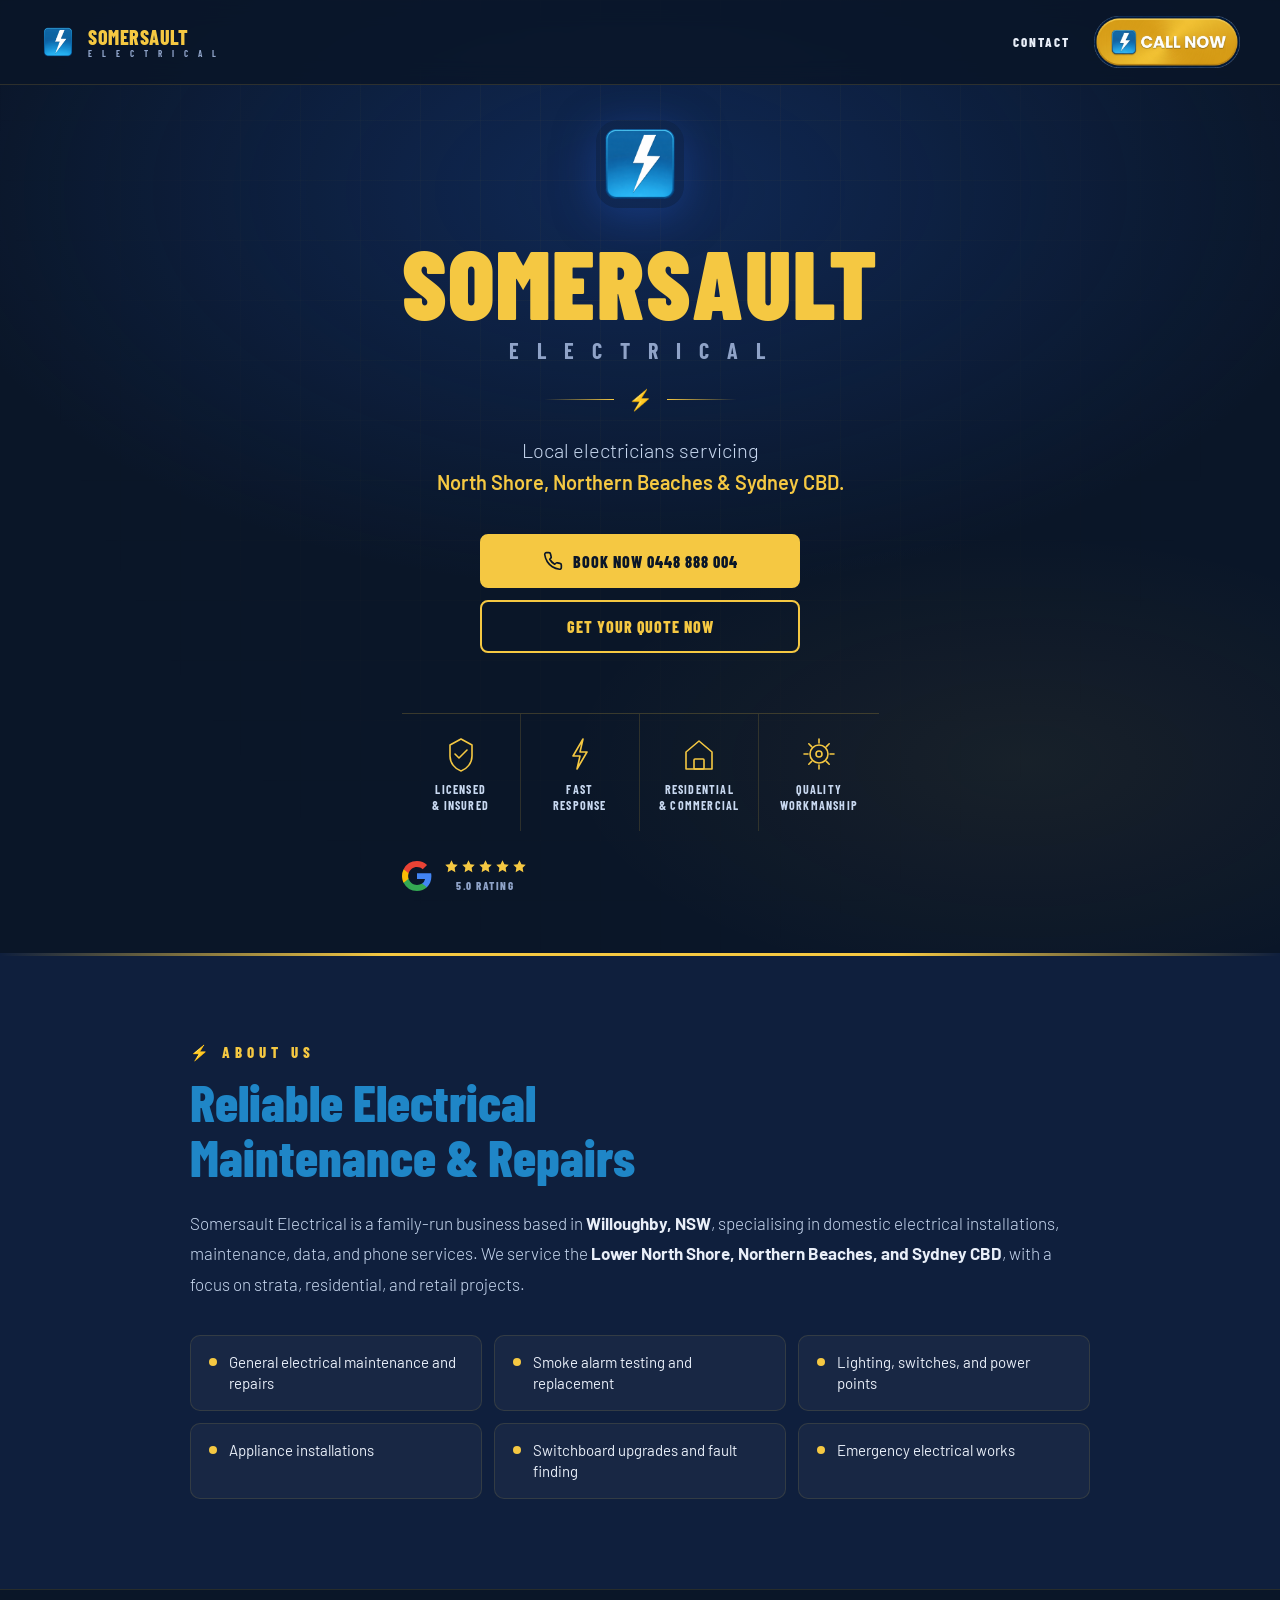
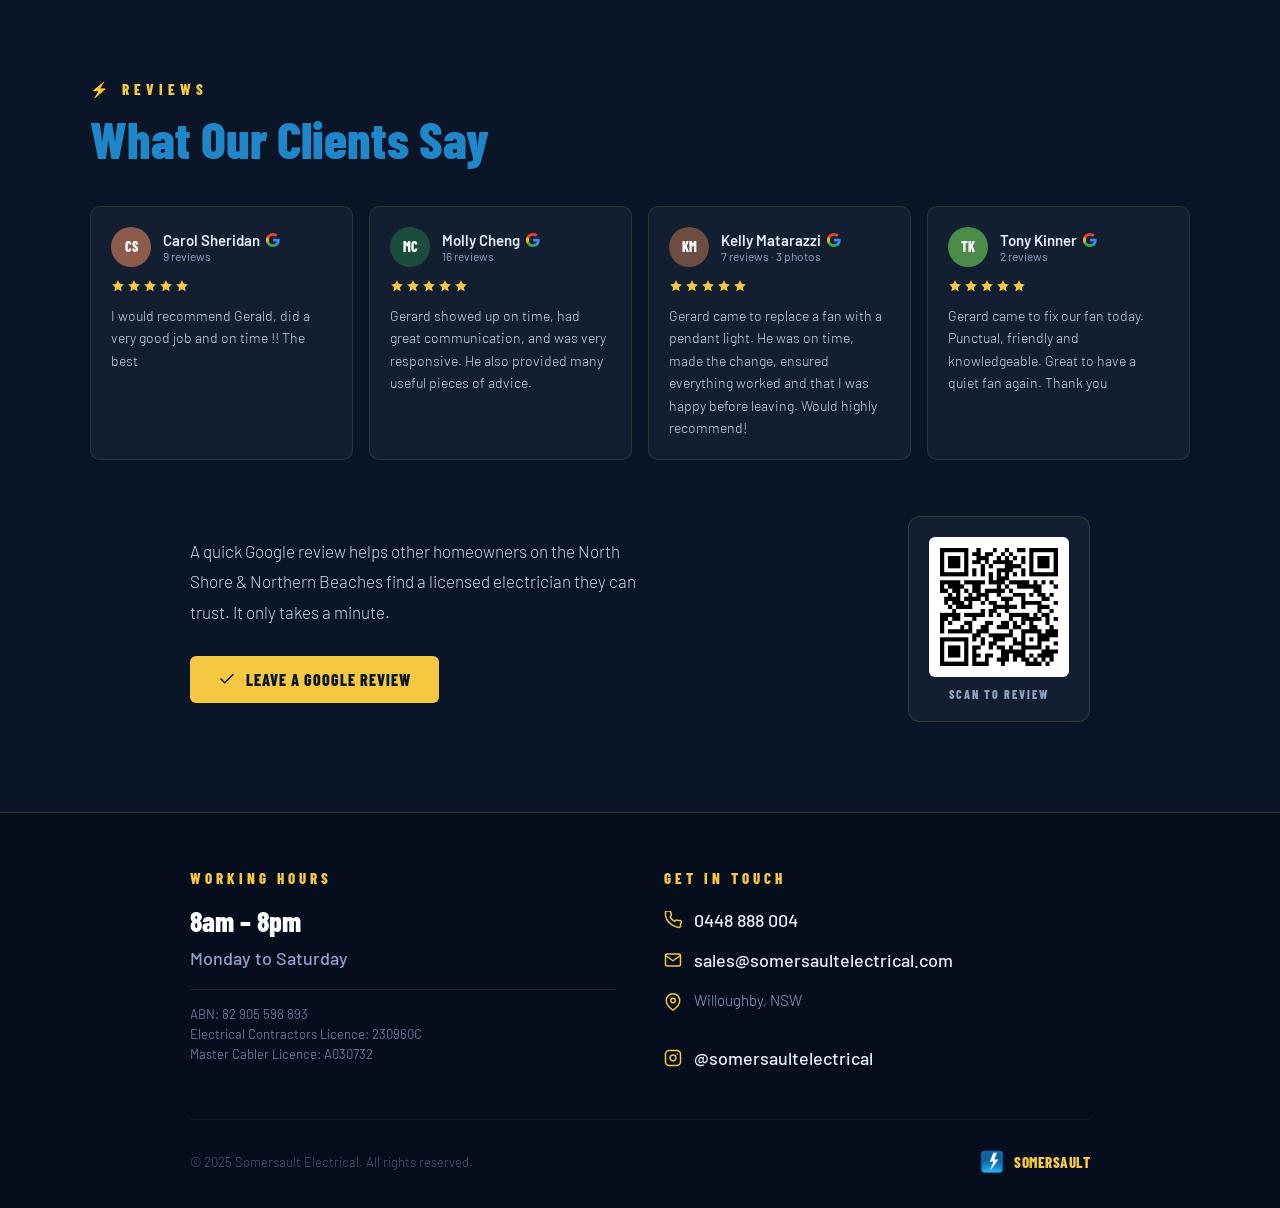
==== index.html @ a22b17aa "Add contact page, reviews section, and quote form Adds contact.html with service area map, updates t" ====
﻿<!DOCTYPE html>
<html lang="en">
<head>
<meta charset="UTF-8">
<meta name="viewport" content="width=device-width, initial-scale=1.0">
<title>Somersault Electrical &ndash; North Shore &amp; Beaches</title>
<link href="https://fonts.googleapis.com/css2?family=Barlow+Condensed:wght@700;800;900&family=Barlow:ital,wght@0,300;0,400;0,500;0,600;1,300&display=swap" rel="stylesheet">
<style>
  *, *::before, *::after { box-sizing: border-box; margin: 0; padding: 0; }

  :root {
    --navy: #0a1628;
    --navy-mid: #0f1f3d;
    --navy-light: #1a2f5e;
    --gold: #f5c842;
    --gold-dark: #d4a820;
    --white: #ffffff;
    --off-white: #e8eef8;
    --muted: #8fa3c8;
    --text: #c8d8f0;
  }

  html { scroll-behavior: smooth; }

  body {
    font-family: 'Barlow', sans-serif;
    background: var(--navy);
    color: var(--white);
    overflow-x: hidden;
  }

  /* NAV */
  nav {
    position: fixed;
    top: 0; left: 0; right: 0;
    z-index: 100;
    display: flex;
    align-items: center;
    justify-content: space-between;
    padding: 16px 40px;
    background: rgba(10, 22, 40, 0.85);
    backdrop-filter: blur(12px);
    -webkit-backdrop-filter: blur(12px);
    border-bottom: 1px solid rgba(245, 200, 66, 0.15);
    transition: padding 0.3s;
  }

  .nav-logo {
    display: flex;
    align-items: center;
    gap: 12px;
    text-decoration: none;
  }

  .nav-bolt {
    width: 36px; height: 36px;
    background: linear-gradient(145deg, #1e4aa8, #1a3d8a);
    border-radius: 9px;
    display: flex; align-items: center; justify-content: center;
    flex-shrink: 0;
  }

  .nav-bolt svg { width: 20px; height: 20px; }

  .nav-brand {
    font-family: 'Barlow Condensed', sans-serif;
    font-size: 20px;
    font-weight: 800;
    color: var(--gold);
    letter-spacing: 0.5px;
    line-height: 1;
  }

  .nav-brand span {
    display: block;
    font-size: 9px;
    font-weight: 700;
    color: var(--muted);
    letter-spacing: 4px;
    margin-top: 2px;
  }

  .nav-cta {
    display: inline-flex;
    align-items: center;
    gap: 8px;
    background: var(--gold);
    color: var(--navy);
    font-family: 'Barlow Condensed', sans-serif;
    font-size: 16px;
    font-weight: 800;
    letter-spacing: 1px;
    text-transform: uppercase;
    text-decoration: none;
    padding: 10px 24px;
    border-radius: 6px;
    transition: background 0.2s, transform 0.15s;
    white-space: nowrap;
  }

  .nav-cta:hover { background: var(--gold-dark); transform: translateY(-1px); }
  .nav-cta svg { width: 18px; height: 18px; }

  /* HERO */
  .hero {
    min-height: 100vh;
    display: flex;
    flex-direction: column;
    align-items: center;
    justify-content: center;
    text-align: center;
    padding: 120px 24px 60px;
    position: relative;
    overflow: hidden;
  }

  .hero-bg {
    position: absolute;
    inset: 0;
    background:
      radial-gradient(ellipse 80% 60% at 50% 20%, rgba(26, 74, 168, 0.35) 0%, transparent 70%),
      radial-gradient(ellipse 60% 40% at 80% 80%, rgba(245, 200, 66, 0.06) 0%, transparent 60%),
      var(--navy);
  }

  /* subtle circuit-line texture */
  .hero-bg::after {
    content: '';
    position: absolute;
    inset: 0;
    background-image:
      linear-gradient(rgba(245,200,66,0.04) 1px, transparent 1px),
      linear-gradient(90deg, rgba(245,200,66,0.04) 1px, transparent 1px);
    background-size: 60px 60px;
    mask-image: radial-gradient(ellipse at 50% 0%, black 0%, transparent 75%);
  }

  .hero-content {
    position: relative;
    z-index: 1;
    max-width: 780px;
    animation: fadeUp 0.8s ease both;
  }

  @keyframes fadeUp {
    from { opacity: 0; transform: translateY(30px); }
    to   { opacity: 1; transform: translateY(0); }
  }

  .hero-logo-icon {
    width: 88px; height: 88px;
    background: linear-gradient(145deg, #1e4aa8, #1a3d8a);
    border-radius: 22px;
    display: flex; align-items: center; justify-content: center;
    margin: 0 auto 28px;
    box-shadow: 0 8px 40px rgba(30, 74, 168, 0.5);
    animation: fadeUp 0.8s 0.1s ease both;
  }

  .hero-logo-icon svg { width: 52px; height: 52px; }

  .hero-title {
    font-family: 'Barlow Condensed', sans-serif;
    font-size: clamp(52px, 12vw, 96px);
    font-weight: 900;
    color: var(--gold);
    letter-spacing: 2px;
    line-height: 0.95;
    animation: fadeUp 0.8s 0.15s ease both;
  }

  .hero-subtitle {
    font-family: 'Barlow Condensed', sans-serif;
    font-size: clamp(14px, 3.5vw, 22px);
    font-weight: 700;
    color: var(--muted);
    letter-spacing: 7px;
    margin: 10px 0 24px;
    animation: fadeUp 0.8s 0.2s ease both;
  }

  .hero-divider {
    display: flex; align-items: center; justify-content: center; gap: 14px;
    margin-bottom: 22px;
    animation: fadeUp 0.8s 0.25s ease both;
  }

  .hero-divider-line {
    width: 70px; height: 1.5px;
    background: linear-gradient(90deg, transparent, var(--gold));
  }
  .hero-divider-line.r { background: linear-gradient(90deg, var(--gold), transparent); }
  .hero-divider-bolt { color: var(--gold); font-size: 20px; }

  .hero-tagline {
    font-size: clamp(16px, 3vw, 20px);
    font-weight: 300;
    color: var(--text);
    line-height: 1.6;
    margin-bottom: 36px;
    animation: fadeUp 0.8s 0.3s ease both;
  }

  .hero-tagline strong { color: var(--gold); font-weight: 600; }

  /* hero CTA buttons */
  .hero-buttons {
    display: flex;
    flex-direction: column;
    gap: 12px;
    width: 100%;
    max-width: 320px;
    margin: 8px auto 0;
    animation: fadeUp 0.8s 0.35s ease both;
  }

  .btn-book,
  .btn-quote {
    display: inline-flex;
    align-items: center;
    justify-content: center;
    gap: 10px;
    font-family: 'Barlow Condensed', sans-serif;
    font-size: 16px;
    font-weight: 800;
    letter-spacing: 1px;
    text-transform: uppercase;
    text-decoration: none;
    padding: 15px 24px;
    border-radius: 8px;
    border: 2px solid var(--gold);
    cursor: pointer;
    transition: background 0.2s, color 0.2s, transform 0.15s;
  }

  .btn-book { background: var(--gold); color: var(--navy); }
  .btn-book:hover { background: var(--gold-dark); transform: translateY(-1px); }
  .btn-book svg { width: 20px; height: 20px; }

  .btn-quote { background: transparent; color: var(--gold); }
  .btn-quote:hover { background: rgba(245, 200, 66, 0.1); transform: translateY(-1px); }

  /* feature strip */
  .hero-features {
    display: grid;
    grid-template-columns: repeat(4, 1fr);
    gap: 0;
    border-top: 1px solid rgba(245, 200, 66, 0.2);
    margin-top: 60px;
    width: 100%;
    max-width: 780px;
    animation: fadeUp 0.8s 0.4s ease both;
  }

  .hero-feat {
    padding: 22px 8px 18px;
    display: flex;
    flex-direction: column;
    align-items: center;
    gap: 10px;
    border-right: 1px solid rgba(245, 200, 66, 0.15);
  }

  .hero-feat:last-child { border-right: none; }

  .hero-feat svg { width: 36px; height: 36px; color: var(--gold); }

  .google-rating {
    display: flex;
    align-items: center;
    gap: 12px;
    margin-top: 28px;
    animation: fadeUp 0.8s 0.5s ease both;
  }

  .google-rating svg.g-icon { width: 30px; height: 30px; flex-shrink: 0; }

  .google-rating-stars {
    display: flex;
    gap: 2px;
  }

  .google-rating-stars svg {
    width: 15px;
    height: 15px;
    fill: var(--gold);
  }

  .google-rating-label {
    font-family: 'Barlow Condensed', sans-serif;
    font-size: 11px;
    font-weight: 800;
    letter-spacing: 1.5px;
    color: var(--muted);
    margin-top: 2px;
  }

  .hero-feat-label {
    font-family: 'Barlow Condensed', sans-serif;
    font-size: clamp(10px, 2vw, 12px);
    font-weight: 700;
    letter-spacing: 1.2px;
    text-transform: uppercase;
    color: var(--text);
    text-align: center;
    line-height: 1.3;
  }

  /* ABOUT */
  .about {
    background: var(--navy-mid);
    padding: 90px 24px;
    position: relative;
  }

  .about::before {
    content: '';
    position: absolute;
    top: 0; left: 0; right: 0;
    height: 3px;
    background: linear-gradient(90deg, transparent 0%, var(--gold) 30%, var(--gold) 70%, transparent 100%);
  }

  .section-inner {
    max-width: 900px;
    margin: 0 auto;
  }

  .section-label {
    font-family: 'Barlow Condensed', sans-serif;
    font-size: 15px;
    font-weight: 800;
    letter-spacing: 5px;
    text-transform: uppercase;
    color: var(--gold);
    margin-bottom: 12px;
  }

  .section-title {
    font-family: 'Barlow Condensed', sans-serif;
    font-size: clamp(32px, 6vw, 52px);
    font-weight: 800;
    color: var(--white);
    line-height: 1.05;
    margin-bottom: 24px;
  }

  .about-body {
    font-size: 17px;
    font-weight: 300;
    color: var(--text);
    line-height: 1.8;
    margin-bottom: 36px;
  }

  .services-grid {
    display: grid;
    grid-template-columns: repeat(auto-fit, minmax(240px, 1fr));
    gap: 12px;
  }

  .service-item {
    display: flex;
    align-items: flex-start;
    gap: 12px;
    background: rgba(255,255,255,0.04);
    border: 1px solid rgba(245, 200, 66, 0.12);
    border-radius: 10px;
    padding: 16px 18px;
    transition: border-color 0.2s, background 0.2s;
  }

  .service-item:hover {
    border-color: rgba(245, 200, 66, 0.35);
    background: rgba(245, 200, 66, 0.05);
  }

  .service-dot {
    width: 8px; height: 8px;
    background: var(--gold);
    border-radius: 50%;
    margin-top: 6px;
    flex-shrink: 0;
  }

  .service-text {
    font-size: 15px;
    font-weight: 400;
    color: var(--off-white);
    line-height: 1.4;
  }

  /* REVIEWS */
  .reviews {
    background: var(--navy);
    padding: 90px 24px;
    position: relative;
    border-top: 1px solid rgba(245, 200, 66, 0.12);
  }

  .reviews-head {
    max-width: 1100px;
    margin: 0 auto 40px;
  }

  .review-cards-grid {
    max-width: 1100px;
    margin: 0 auto 56px;
    display: grid;
    grid-template-columns: repeat(auto-fit, minmax(250px, 1fr));
    gap: 16px;
  }

  .review-card {
    background: rgba(255,255,255,0.04);
    border: 1px solid rgba(245, 200, 66, 0.12);
    border-radius: 10px;
    padding: 20px;
    display: flex;
    flex-direction: column;
    gap: 12px;
  }

  .review-card-head {
    display: flex;
    align-items: center;
    gap: 12px;
  }

  .review-avatar {
    width: 40px;
    height: 40px;
    border-radius: 50%;
    background: var(--navy-light);
    color: var(--gold);
    font-family: 'Barlow Condensed', sans-serif;
    font-weight: 800;
    font-size: 14px;
    display: flex;
    align-items: center;
    justify-content: center;
    flex-shrink: 0;
  }

  .review-name-row {
    display: flex;
    align-items: center;
    gap: 6px;
  }

  .review-name {
    font-size: 15px;
    font-weight: 600;
    color: var(--off-white);
  }

  .review-sub {
    font-size: 12px;
    color: var(--muted);
  }

  .review-stars-row {
    display: flex;
    align-items: center;
    gap: 8px;
  }

  .review-stars-row .review-stars-icons {
    display: flex;
    gap: 2px;
  }

  .review-stars-row svg {
    width: 14px;
    height: 14px;
    fill: var(--gold);
  }

  .review-text {
    font-size: 14px;
    font-weight: 300;
    color: var(--text);
    line-height: 1.6;
  }

  .reviews-inner {
    max-width: 900px;
    margin: 0 auto;
    display: grid;
    grid-template-columns: 1fr auto;
    align-items: center;
    gap: 56px;
  }

  .reviews-body {
    font-size: 17px;
    font-weight: 300;
    color: var(--text);
    line-height: 1.8;
    max-width: 460px;
    margin-bottom: 28px;
  }

  .reviews-cta {
    display: inline-flex;
    align-items: center;
    gap: 10px;
    background: var(--gold);
    color: var(--navy);
    font-family: 'Barlow Condensed', sans-serif;
    font-size: 16px;
    font-weight: 800;
    letter-spacing: 1px;
    text-transform: uppercase;
    text-decoration: none;
    padding: 14px 28px;
    border-radius: 6px;
    transition: background 0.2s, transform 0.15s;
  }

  .reviews-cta:hover { background: var(--gold-dark); transform: translateY(-1px); }
  .reviews-cta svg { width: 18px; height: 18px; }

  .reviews-qr-card {
    display: grid;
    justify-items: center;
    gap: 10px;
    background: rgba(255,255,255,0.04);
    border: 1px solid rgba(245, 200, 66, 0.16);
    border-radius: 12px;
    padding: 20px;
  }

  .reviews-qr-card img {
    width: 140px;
    height: 140px;
    border-radius: 6px;
    background: #fff;
    padding: 8px;
  }

  .reviews-qr-label {
    font-family: 'Barlow Condensed', sans-serif;
    font-size: 12px;
    font-weight: 800;
    letter-spacing: 2px;
    text-transform: uppercase;
    color: var(--muted);
    text-align: center;
  }

  @media (max-width: 640px) {
    .reviews { padding: 64px 20px; }
    .reviews-inner { grid-template-columns: 1fr; justify-items: center; text-align: center; }
    .reviews-body { max-width: 420px; }
  }

  /* FOOTER */
  footer {
    background: #060e1e;
    border-top: 1px solid rgba(245, 200, 66, 0.2);
    padding: 56px 24px 32px;
  }

  .footer-inner {
    max-width: 900px;
    margin: 0 auto;
    display: grid;
    grid-template-columns: 1fr 1fr;
    gap: 48px;
    margin-bottom: 48px;
  }

  .footer-col-title {
    font-family: 'Barlow Condensed', sans-serif;
    font-size: 15px;
    font-weight: 800;
    letter-spacing: 4px;
    text-transform: uppercase;
    color: var(--gold);
    margin-bottom: 20px;
  }

  .hours-row {
    display: flex;
    flex-direction: column;
    gap: 6px;
  }

  .hours-time {
    font-family: 'Barlow Condensed', sans-serif;
    font-size: 28px;
    font-weight: 800;
    color: var(--white);
    line-height: 1;
  }

  .hours-days {
    font-size: 18px;
    font-weight: 500;
    color: var(--muted);
    margin-top: 6px;
  }

  .footer-licence {
    display: flex;
    flex-direction: column;
    gap: 4px;
    margin-top: 20px;
    padding-top: 16px;
    border-top: 1px solid rgba(245, 200, 66, 0.12);
  }

  .footer-licence span {
    font-size: 13px;
    font-weight: 400;
    color: rgba(143, 163, 200, 0.7);
  }

  .hours-note {
    font-size: 13px;
    font-weight: 400;
    color: rgba(143, 163, 200, 0.6);
    margin-top: 8px;
    font-style: italic;
  }

  .contact-links {
    display: flex;
    flex-direction: column;
    gap: 14px;
  }

  .contact-link {
    display: flex;
    align-items: center;
    gap: 12px;
    text-decoration: none;
    color: var(--off-white);
    font-size: 18px;
    font-weight: 500;
    transition: color 0.2s;
    padding: 2px 0;
  }

  .contact-link:hover { color: var(--gold); }

  .contact-link svg {
    width: 18px; height: 18px;
    color: var(--gold);
    flex-shrink: 0;
  }

  .contact-addr {
    display: flex;
    align-items: flex-start;
    gap: 12px;
    color: var(--muted);
    font-size: 15px;
    font-weight: 300;
    margin-top: 4px;
  }

  .contact-addr svg {
    width: 18px; height: 18px;
    color: var(--gold);
    flex-shrink: 0;
    margin-top: 2px;
  }

  .social-row {
    display: flex;
    gap: 10px;
    margin-top: 20px;
  }

  .social-pill {
    display: inline-flex;
    align-items: center;
    gap: 6px;
    font-size: 12px;
    font-weight: 500;
    color: var(--muted);
    border: 1px solid rgba(143, 163, 200, 0.2);
    border-radius: 20px;
    padding: 6px 14px;
    font-style: italic;
  }

  .footer-bottom {
    max-width: 900px;
    margin: 0 auto;
    padding-top: 28px;
    border-top: 1px solid rgba(255,255,255,0.06);
    display: flex;
    align-items: center;
    justify-content: space-between;
    flex-wrap: wrap;
    gap: 12px;
  }

  .footer-copy {
    font-size: 13px;
    font-weight: 300;
    color: rgba(143, 163, 200, 0.5);
  }

  .footer-logo-small {
    display: flex;
    align-items: center;
    gap: 8px;
    text-decoration: none;
  }

  .footer-logo-small .bolt-sm {
    width: 28px; height: 28px;
    background: linear-gradient(145deg, #1e4aa8, #1a3d8a);
    border-radius: 7px;
    display: flex; align-items: center; justify-content: center;
  }

  .footer-logo-small .bolt-sm svg { width: 16px; height: 16px; }

  .footer-logo-small span {
    font-family: 'Barlow Condensed', sans-serif;
    font-size: 15px;
    font-weight: 800;
    color: var(--gold);
    letter-spacing: 0.5px;
  }

  /* RESPONSIVE */
  @media (max-width: 640px) {
    nav { padding: 14px 20px; }
    .nav-cta { display: none; }
    .hero { padding: 100px 20px 48px; }

    .hero-features {
      grid-template-columns: repeat(2, 1fr);
    }

    .hero-feat:nth-child(2) { border-right: none; }
    .hero-feat:nth-child(3) { border-top: 1px solid rgba(245, 200, 66, 0.15); border-right: 1px solid rgba(245, 200, 66, 0.15); }
    .hero-feat:nth-child(4) { border-top: 1px solid rgba(245, 200, 66, 0.15); }

    .about { padding: 64px 20px; }
    .services-grid { grid-template-columns: 1fr; }

    .footer-inner {
      grid-template-columns: 1fr;
      gap: 36px;
    }

    .footer-bottom {
      flex-direction: column;
      align-items: flex-start;
    }
  }

  .home-nav-links {
    display: flex;
    align-items: center;
    gap: 30px;
    margin-left: auto;
    margin-right: 24px;
  }

  .home-nav-links a {
    font-family: 'Barlow Condensed', sans-serif;
    font-size: 13px;
    font-weight: 800;
    letter-spacing: 2px;
    text-transform: uppercase;
    color: var(--off-white);
    text-decoration: none;
    transition: color 0.2s;
  }

  .home-nav-links a:hover { color: var(--gold); }

  @media (max-width: 640px) {
    .home-nav-links { display: none; }
  }

  /* QUOTE MODAL */
  .modal-overlay {
    display: none;
    position: fixed;
    inset: 0;
    background: rgba(6, 14, 30, 0.82);
    z-index: 200;
    align-items: center;
    justify-content: center;
    padding: 24px;
  }

  .modal-overlay.open { display: flex; }

  .modal-card {
    position: relative;
    width: 100%;
    max-width: 460px;
    max-height: 90vh;
    overflow-y: auto;
    background: var(--navy-mid);
    border: 1px solid rgba(245, 200, 66, 0.2);
    border-radius: 12px;
    padding: 36px 32px;
  }

  .modal-close {
    position: absolute;
    top: 14px;
    right: 14px;
    width: 32px;
    height: 32px;
    display: flex;
    align-items: center;
    justify-content: center;
    background: none;
    border: 0;
    color: var(--muted);
    cursor: pointer;
    transition: color 0.2s;
  }

  .modal-close:hover { color: var(--gold); }
  .modal-close svg { width: 20px; height: 20px; }

  .modal-title {
    font-family: 'Barlow Condensed', sans-serif;
    font-size: clamp(26px, 4vw, 32px);
    font-weight: 900;
    color: var(--white);
    line-height: 1.1;
    margin-bottom: 8px;
    padding-right: 24px;
  }

  .modal-subtitle {
    font-size: 14px;
    font-weight: 300;
    color: var(--text);
    margin-bottom: 24px;
  }

  .modal-form { display: grid; gap: 14px; }

  .modal-form-row {
    display: grid;
    grid-template-columns: 1fr 1fr;
    gap: 14px;
  }

  .modal-form label {
    position: absolute; width: 1px; height: 1px; overflow: hidden; clip: rect(0 0 0 0);
  }

  .modal-form input,
  .modal-form textarea {
    width: 100%;
    border: 1px solid rgba(143, 163, 200, 0.22);
    background: rgba(255,255,255,0.035);
    color: var(--white);
    font-family: 'Barlow', sans-serif;
    font-size: 15px;
    padding: 14px 16px;
    border-radius: 4px;
    outline: none;
    transition: border-color 0.2s, background 0.2s;
  }

  .modal-form textarea { min-height: 100px; resize: vertical; }

  .modal-form input::placeholder,
  .modal-form textarea::placeholder { color: rgba(200,216,240,0.5); }

  .modal-form input:focus,
  .modal-form textarea:focus {
    border-color: rgba(245, 200, 66, 0.6);
    background: rgba(255,255,255,0.055);
  }

  .modal-submit {
    display: inline-flex;
    align-items: center;
    justify-content: center;
    gap: 8px;
    background: var(--gold);
    color: var(--navy);
    font-family: 'Barlow Condensed', sans-serif;
    font-size: 16px;
    font-weight: 800;
    letter-spacing: 1px;
    text-transform: uppercase;
    border: 0;
    border-radius: 6px;
    padding: 15px;
    cursor: pointer;
    transition: background 0.2s, transform 0.15s;
    margin-top: 4px;
  }

  .modal-submit:hover { background: var(--gold-dark); transform: translateY(-1px); }

  @media (max-width: 480px) {
    .modal-form-row { grid-template-columns: 1fr; }
    .modal-card { padding: 30px 22px; }
  }
</style>
</head>
<body>

<!-- NAV -->
<nav>
  <a href="index.html" class="nav-logo">
    <img src="[data-uri]" alt="Somersault Electrical Logo" style="width:36px;height:36px;border-radius:9px;object-fit:cover;" />
    <div class="nav-brand">
      SOMERSAULT
      <span>E L E C T R I C A L</span>
    </div>
  </a>
  <div class="home-nav-links"><a href="contact.html">Contact</a></div>
  <a href="tel:+610448888004" style="display:inline-block;line-height:0;"><img src="[data-uri]" alt="Call Now" style="height:52px;width:auto;display:block;" /></a>
</nav>

<!-- HERO -->
<section class="hero" id="home">
  <div class="hero-bg"></div>
  <div class="hero-content">
    <img src="[data-uri]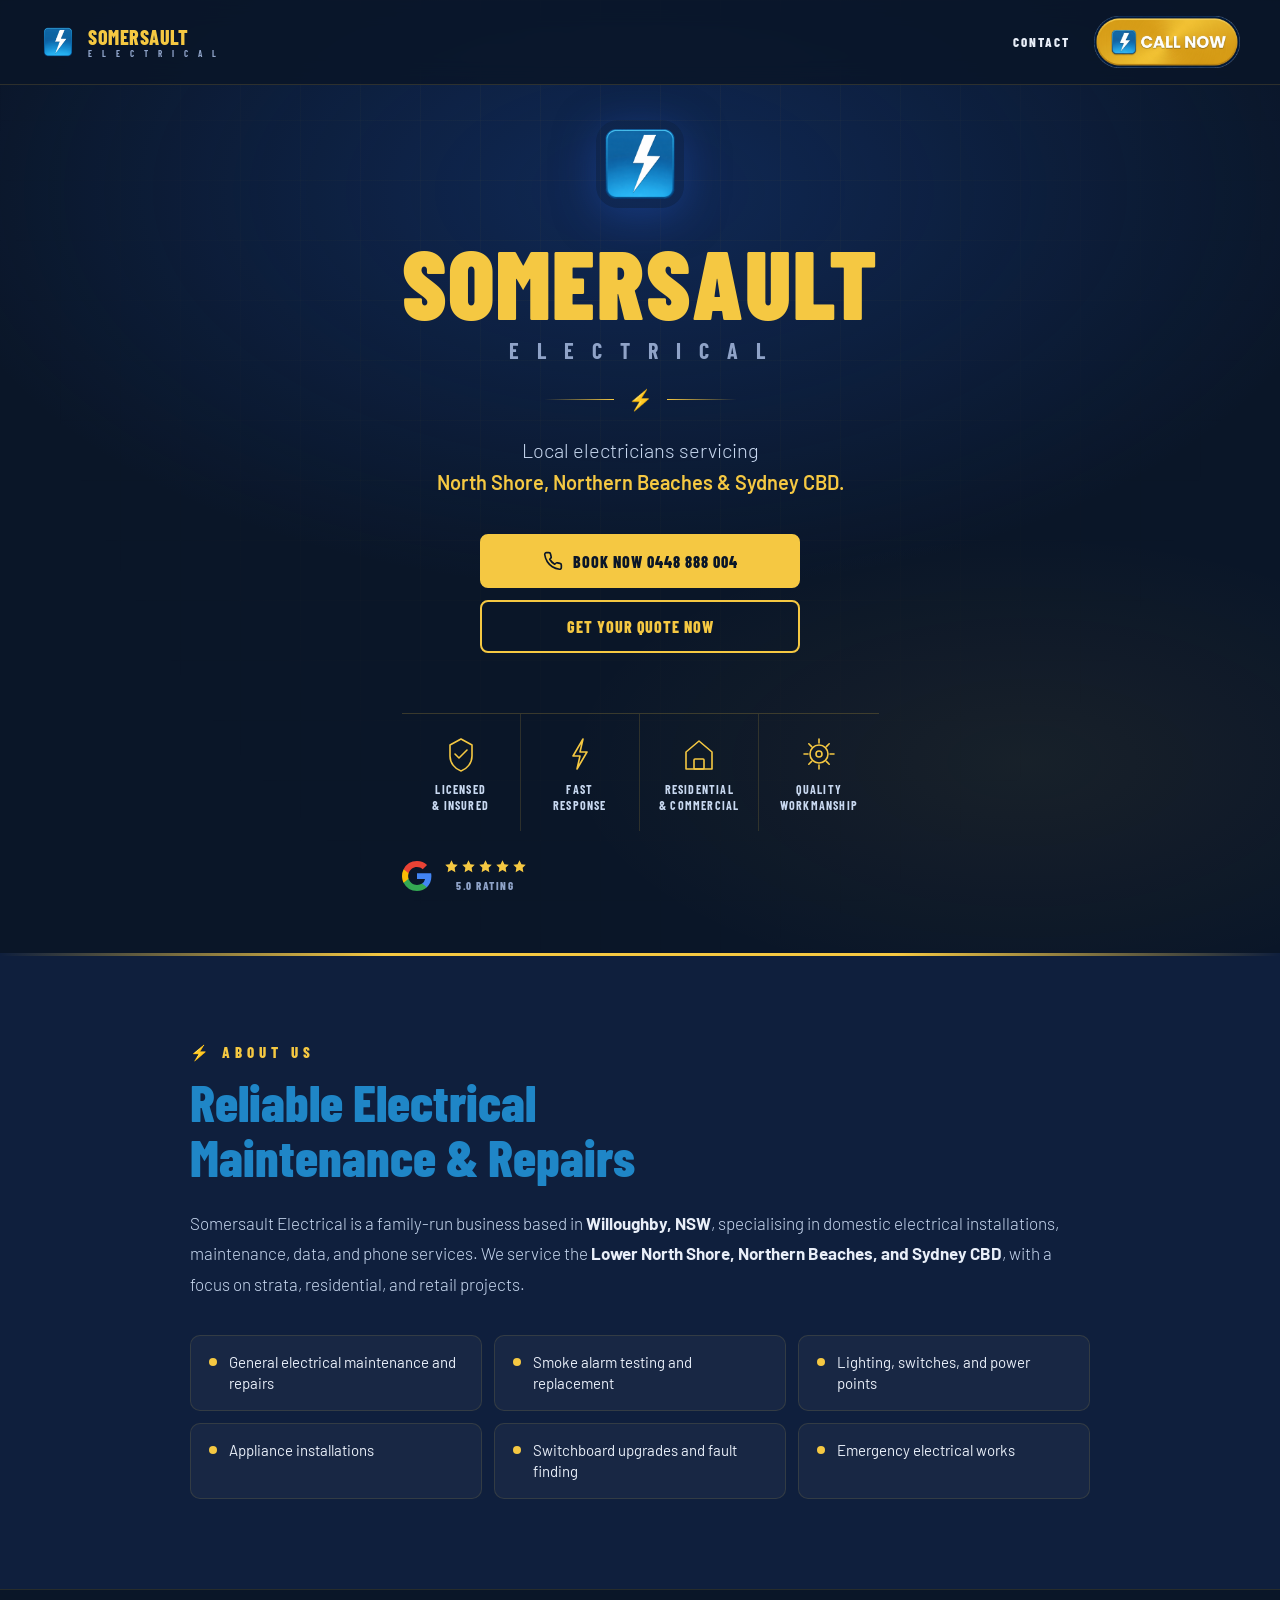
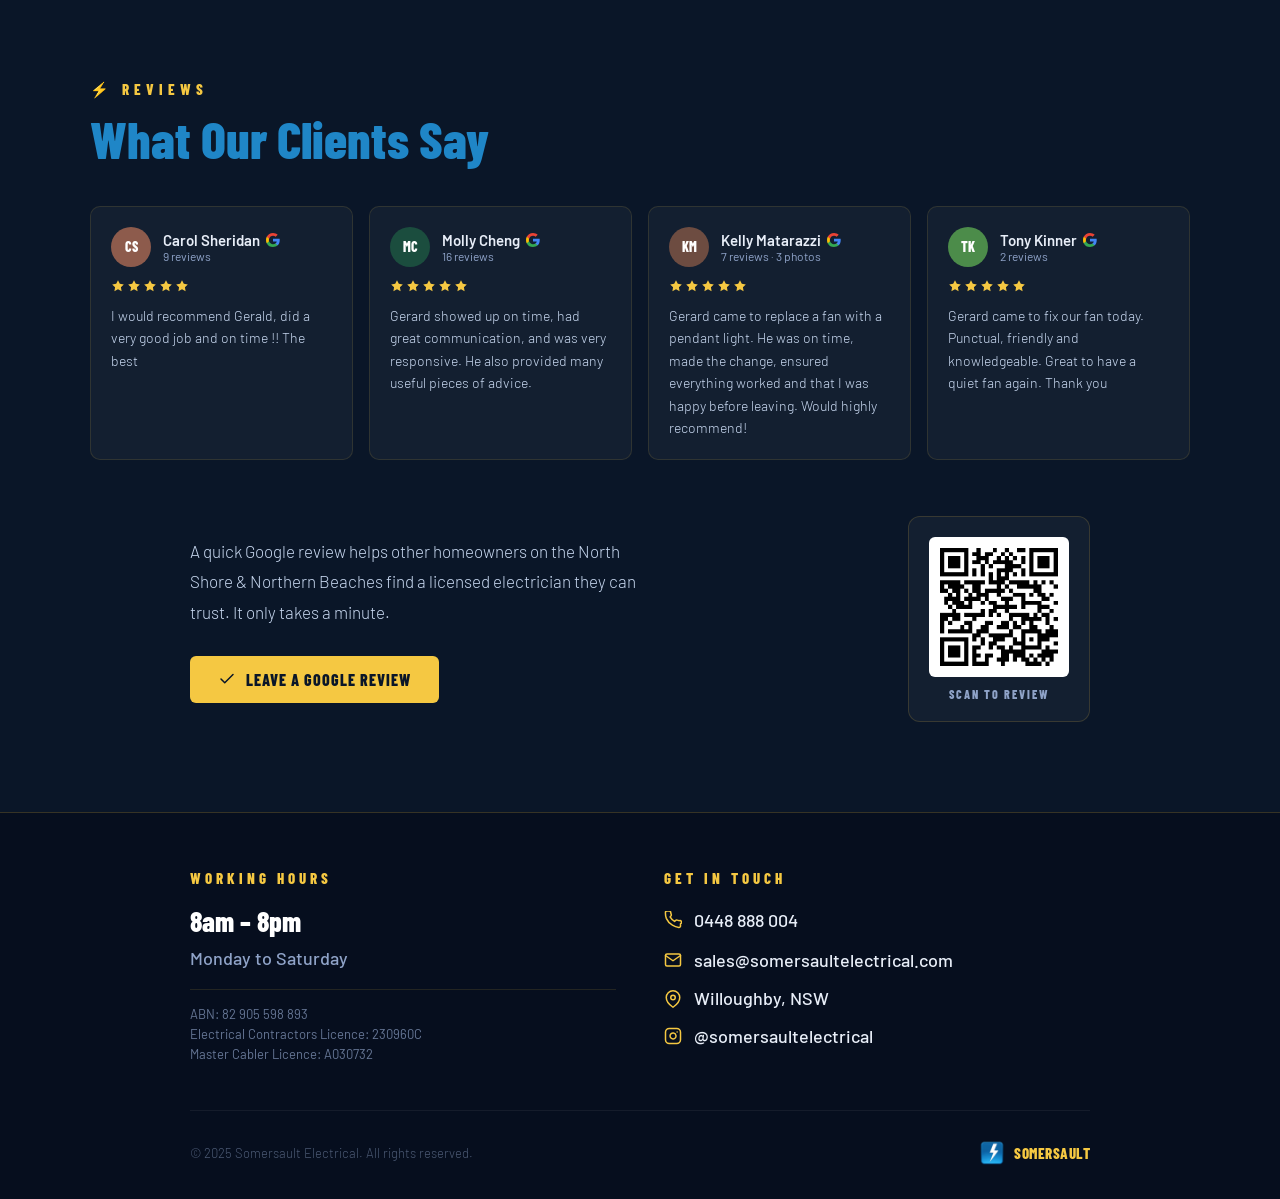
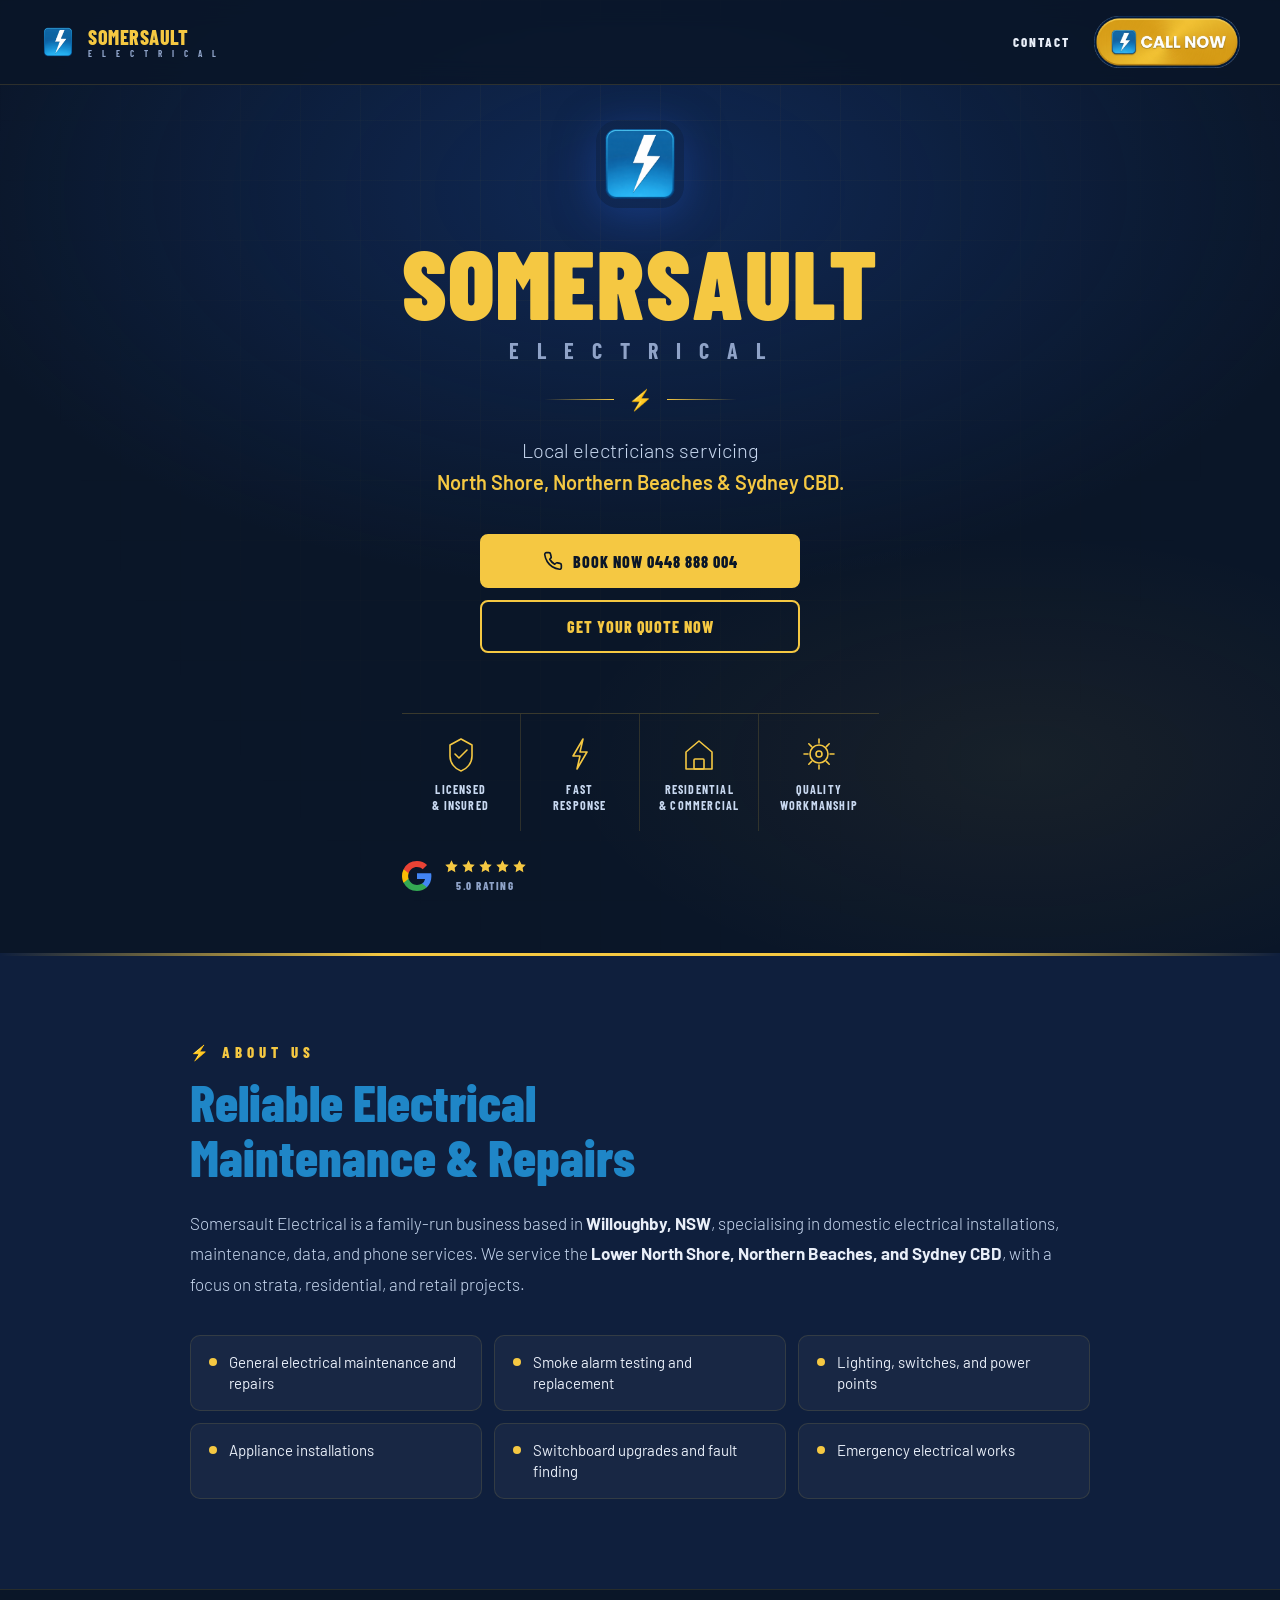
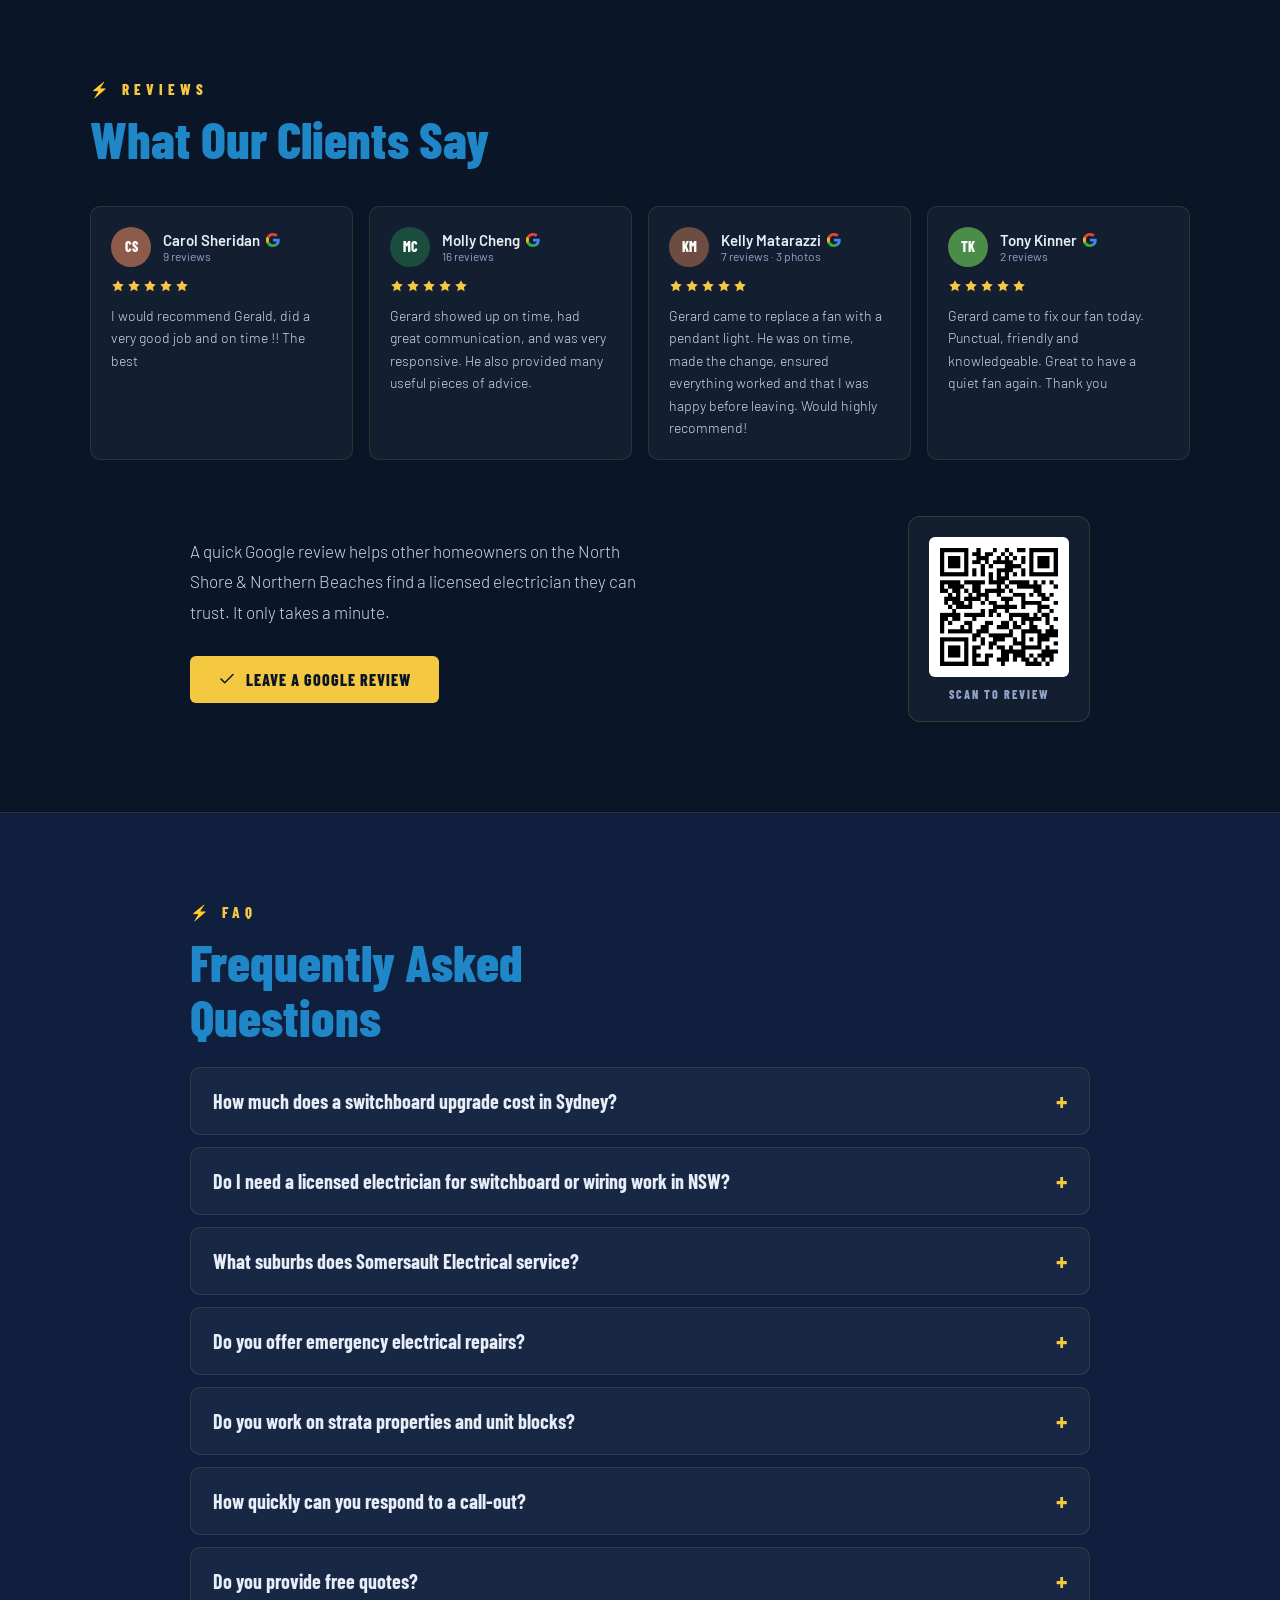
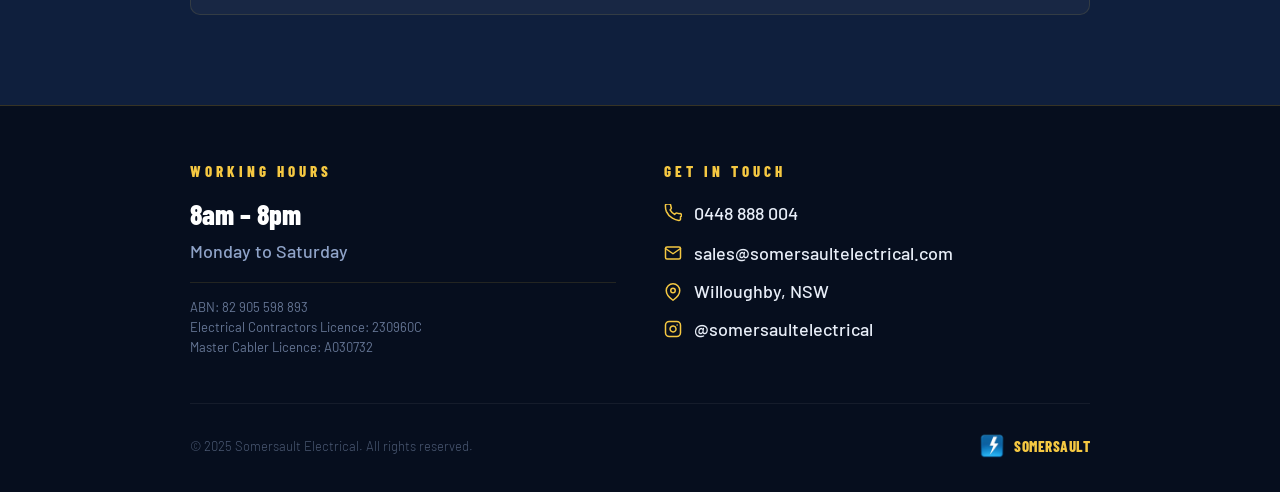
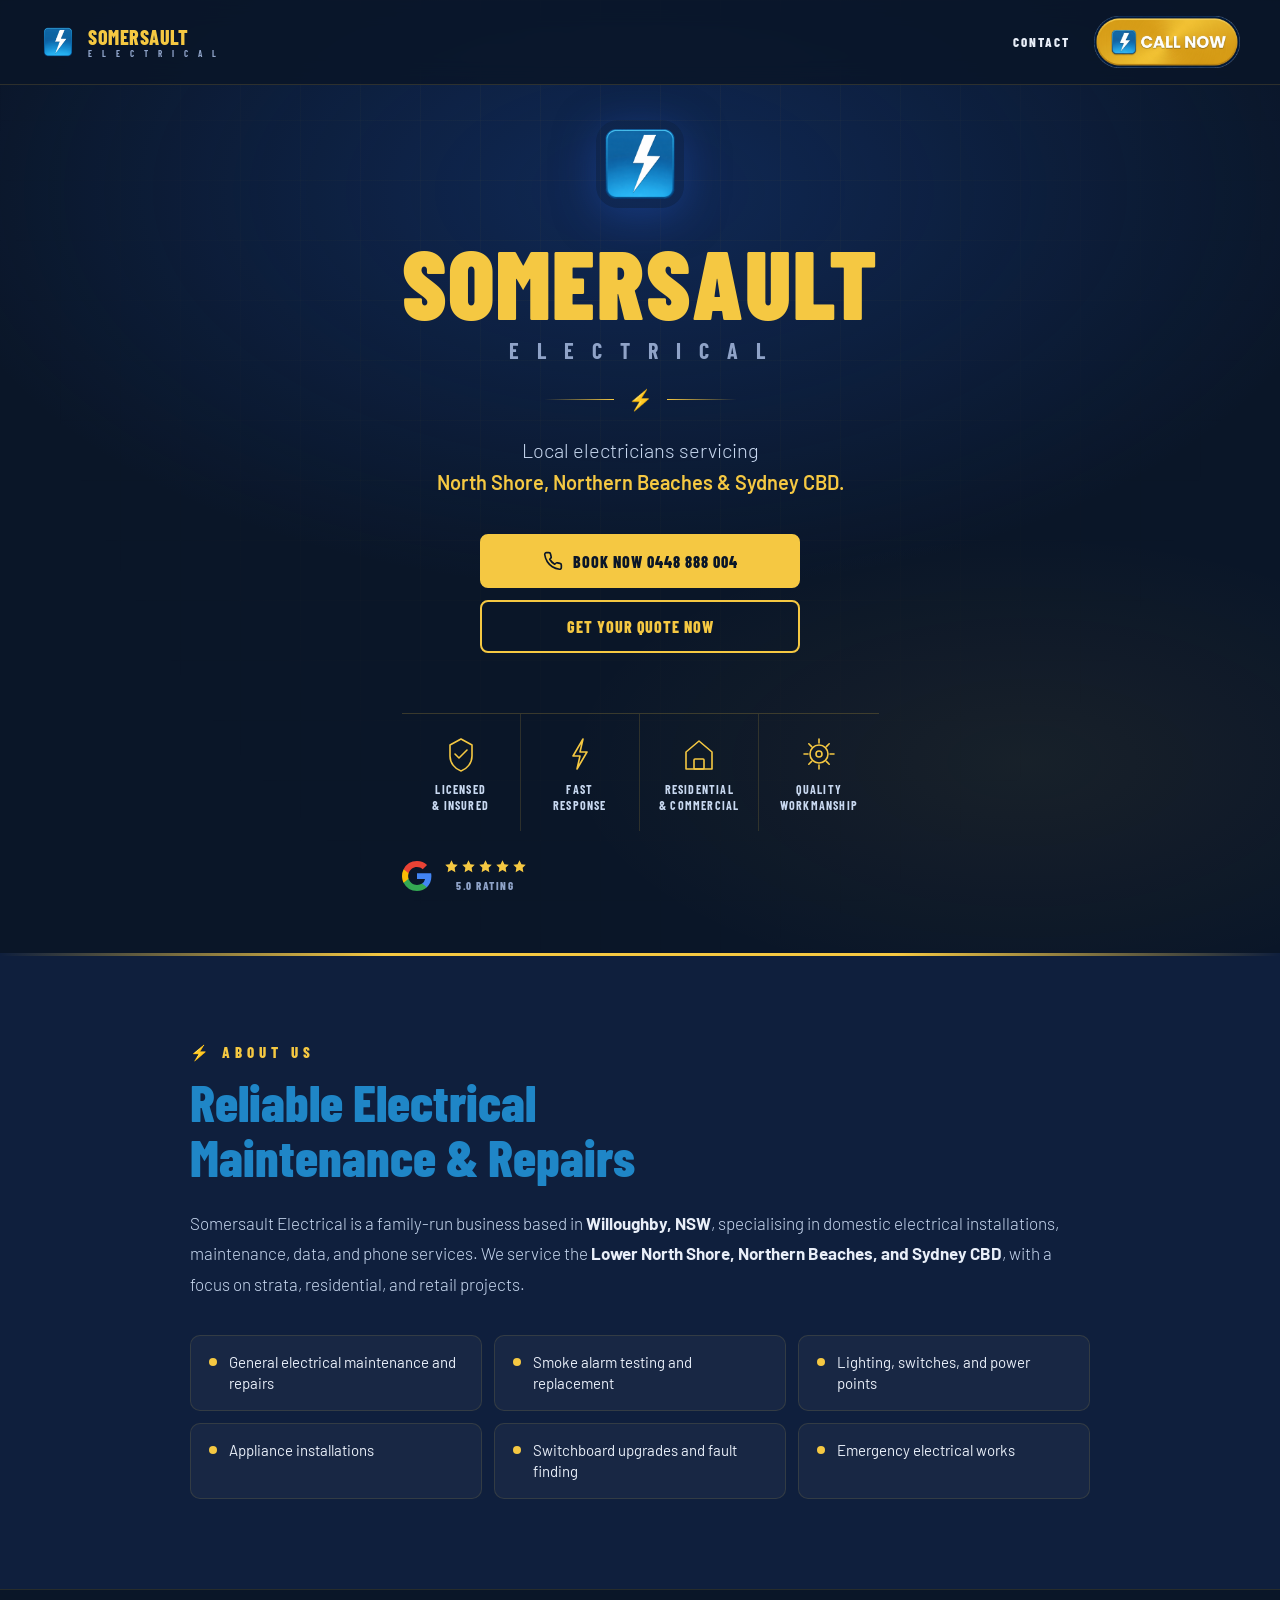
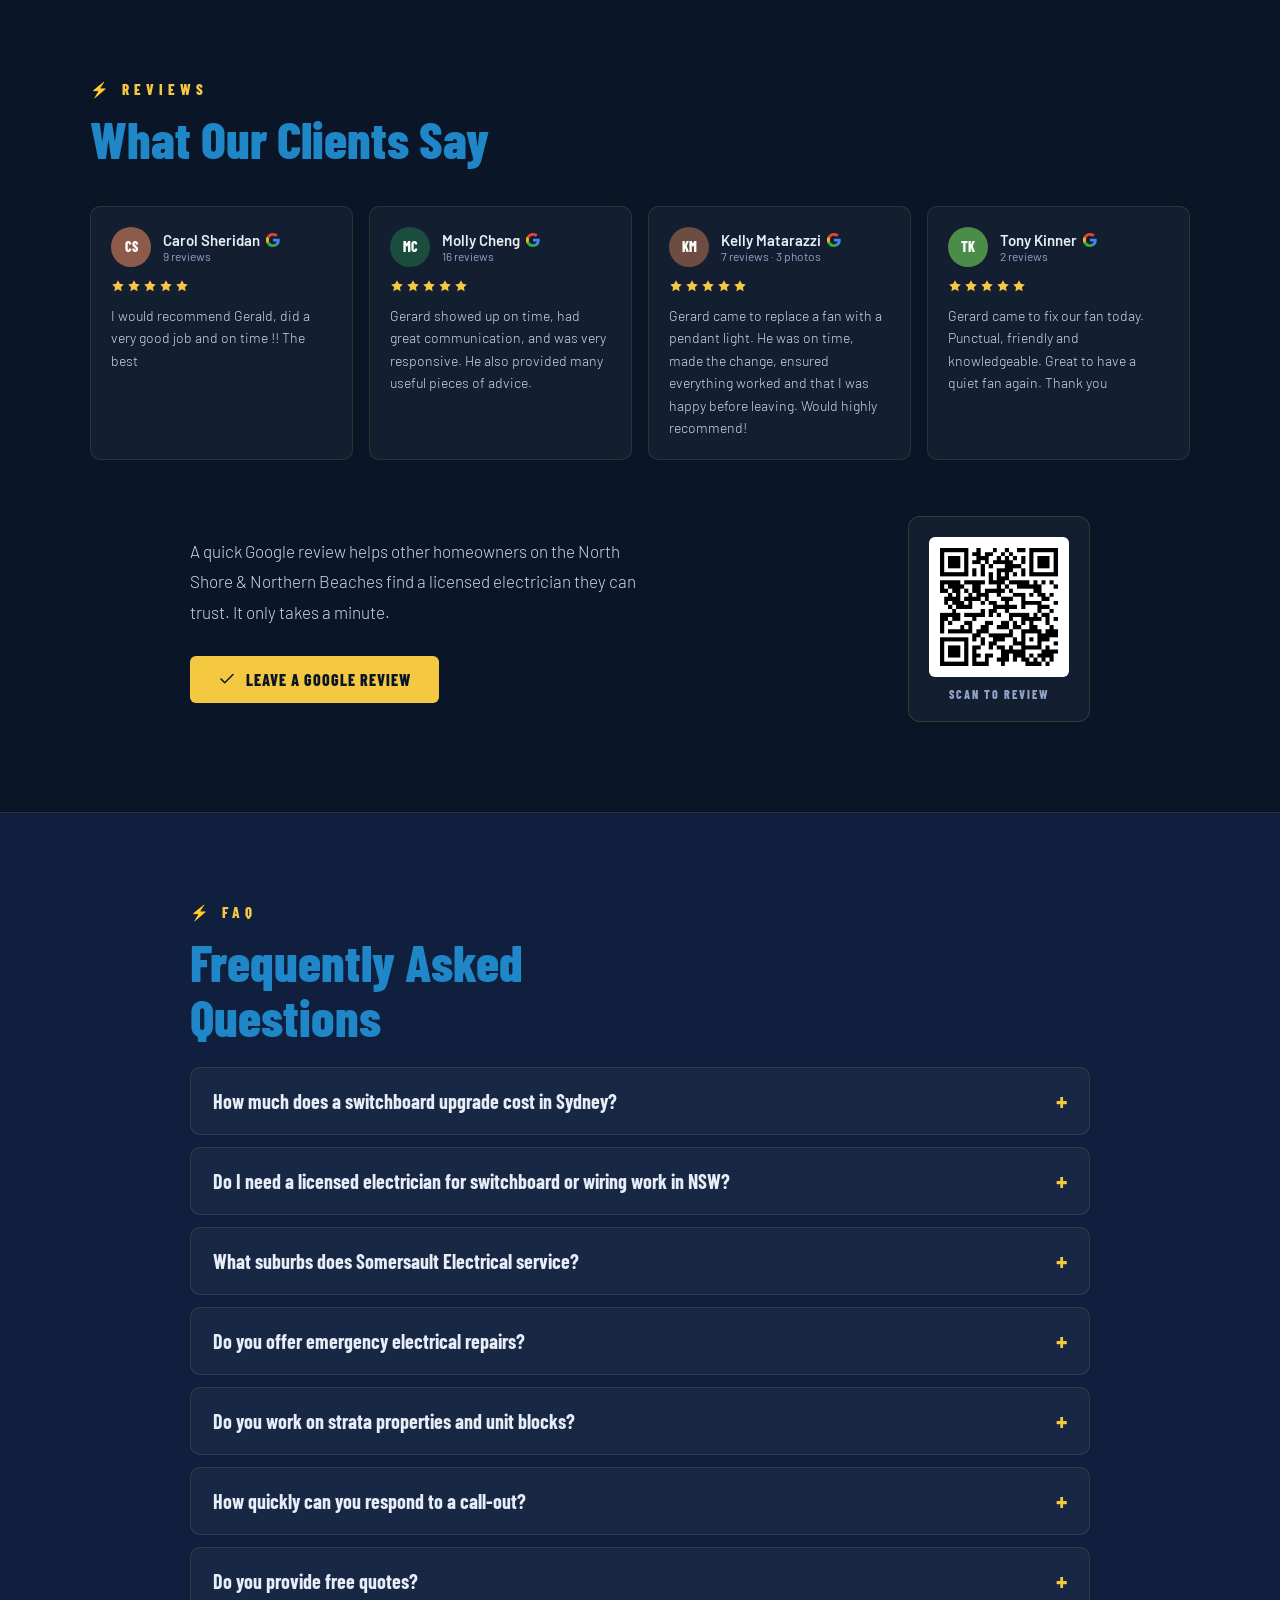
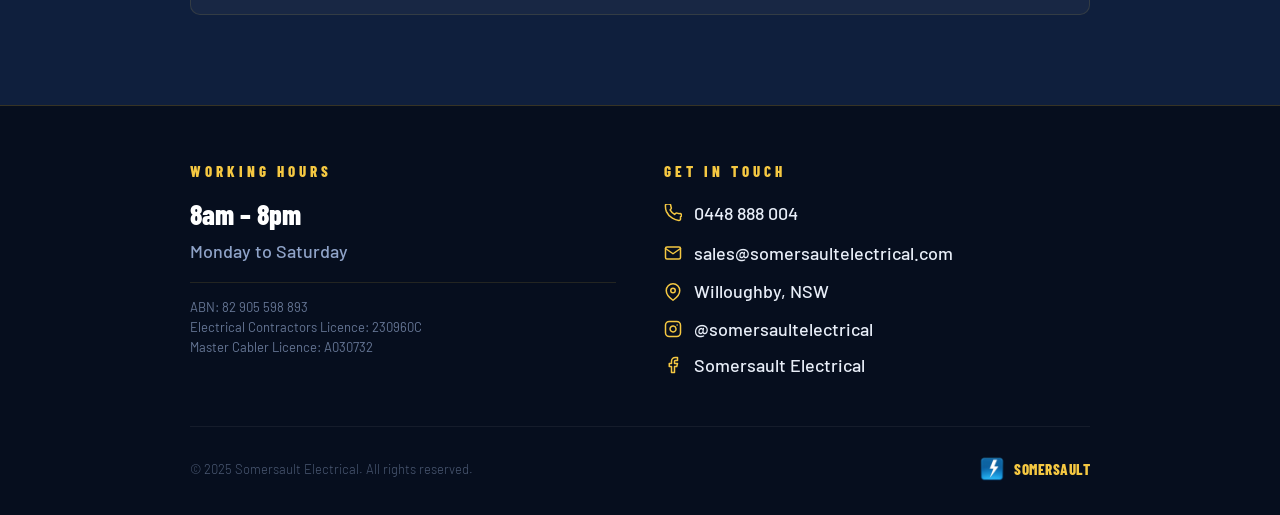
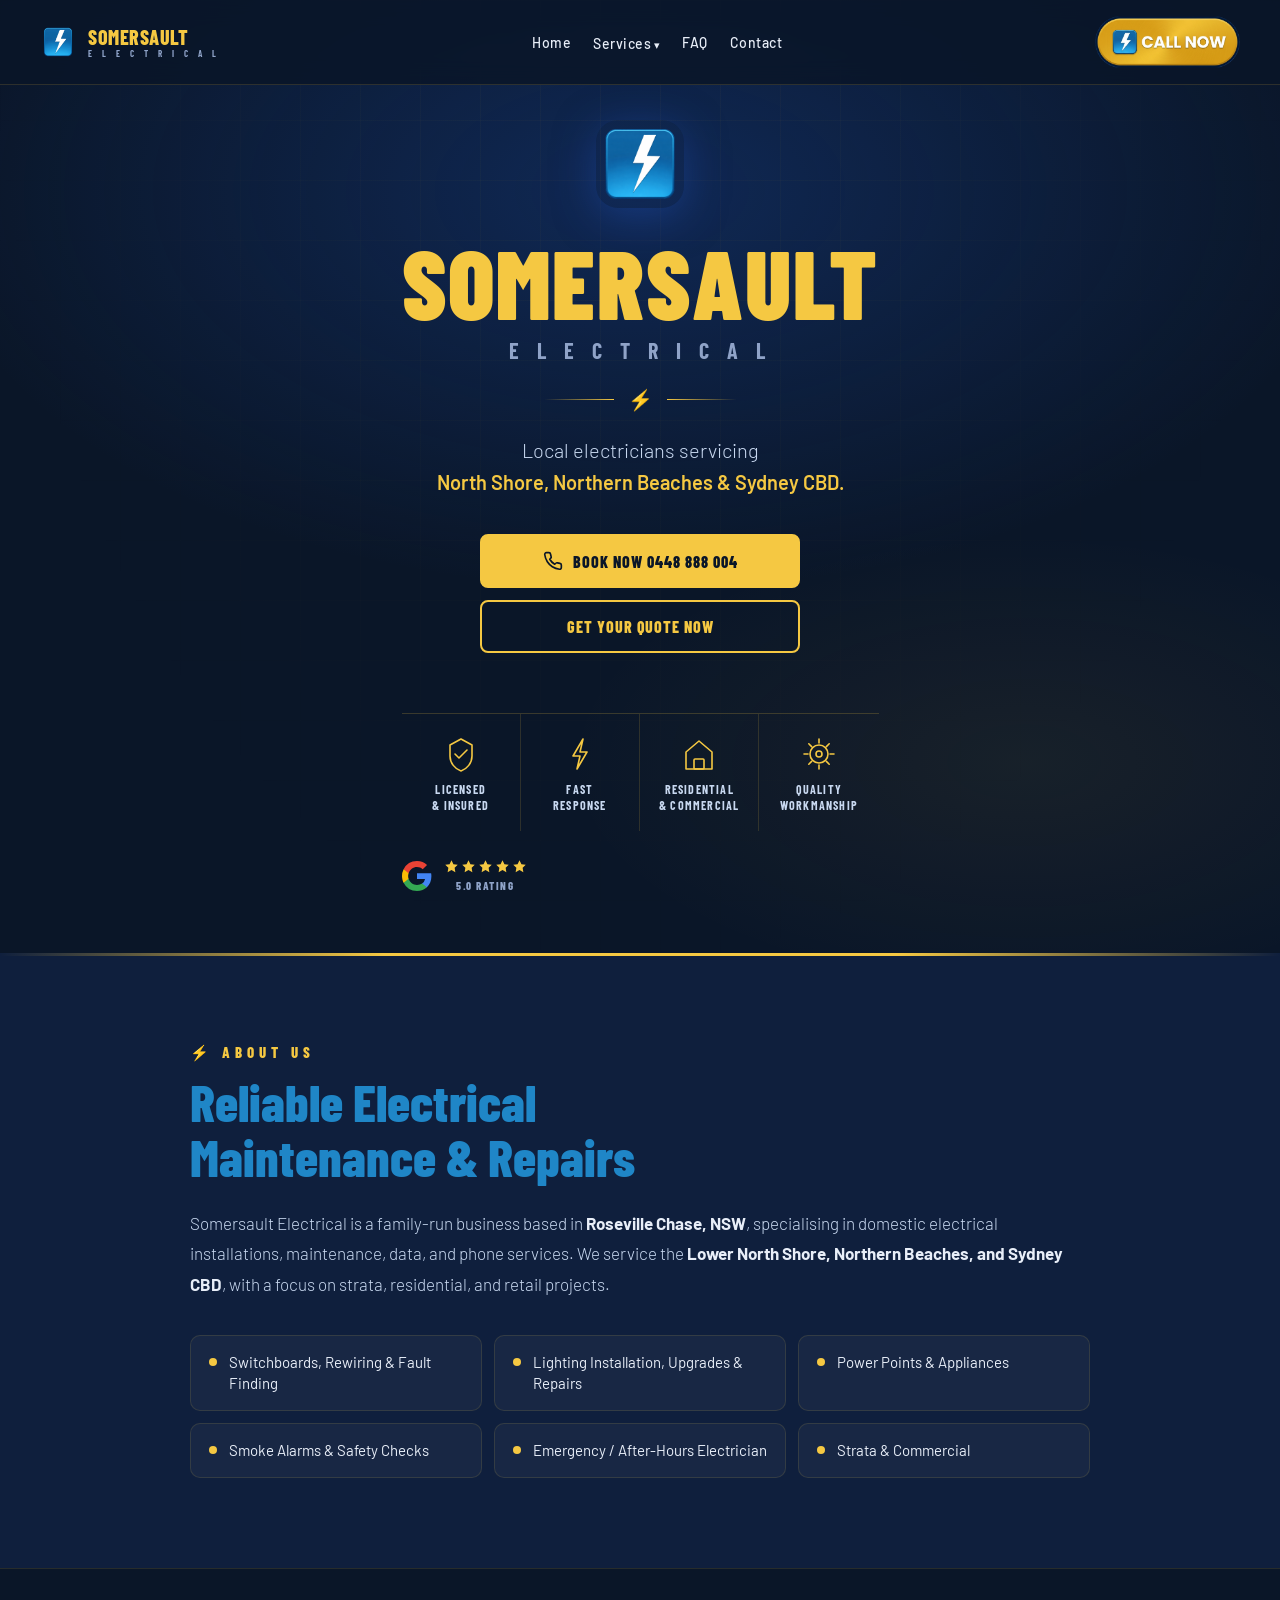
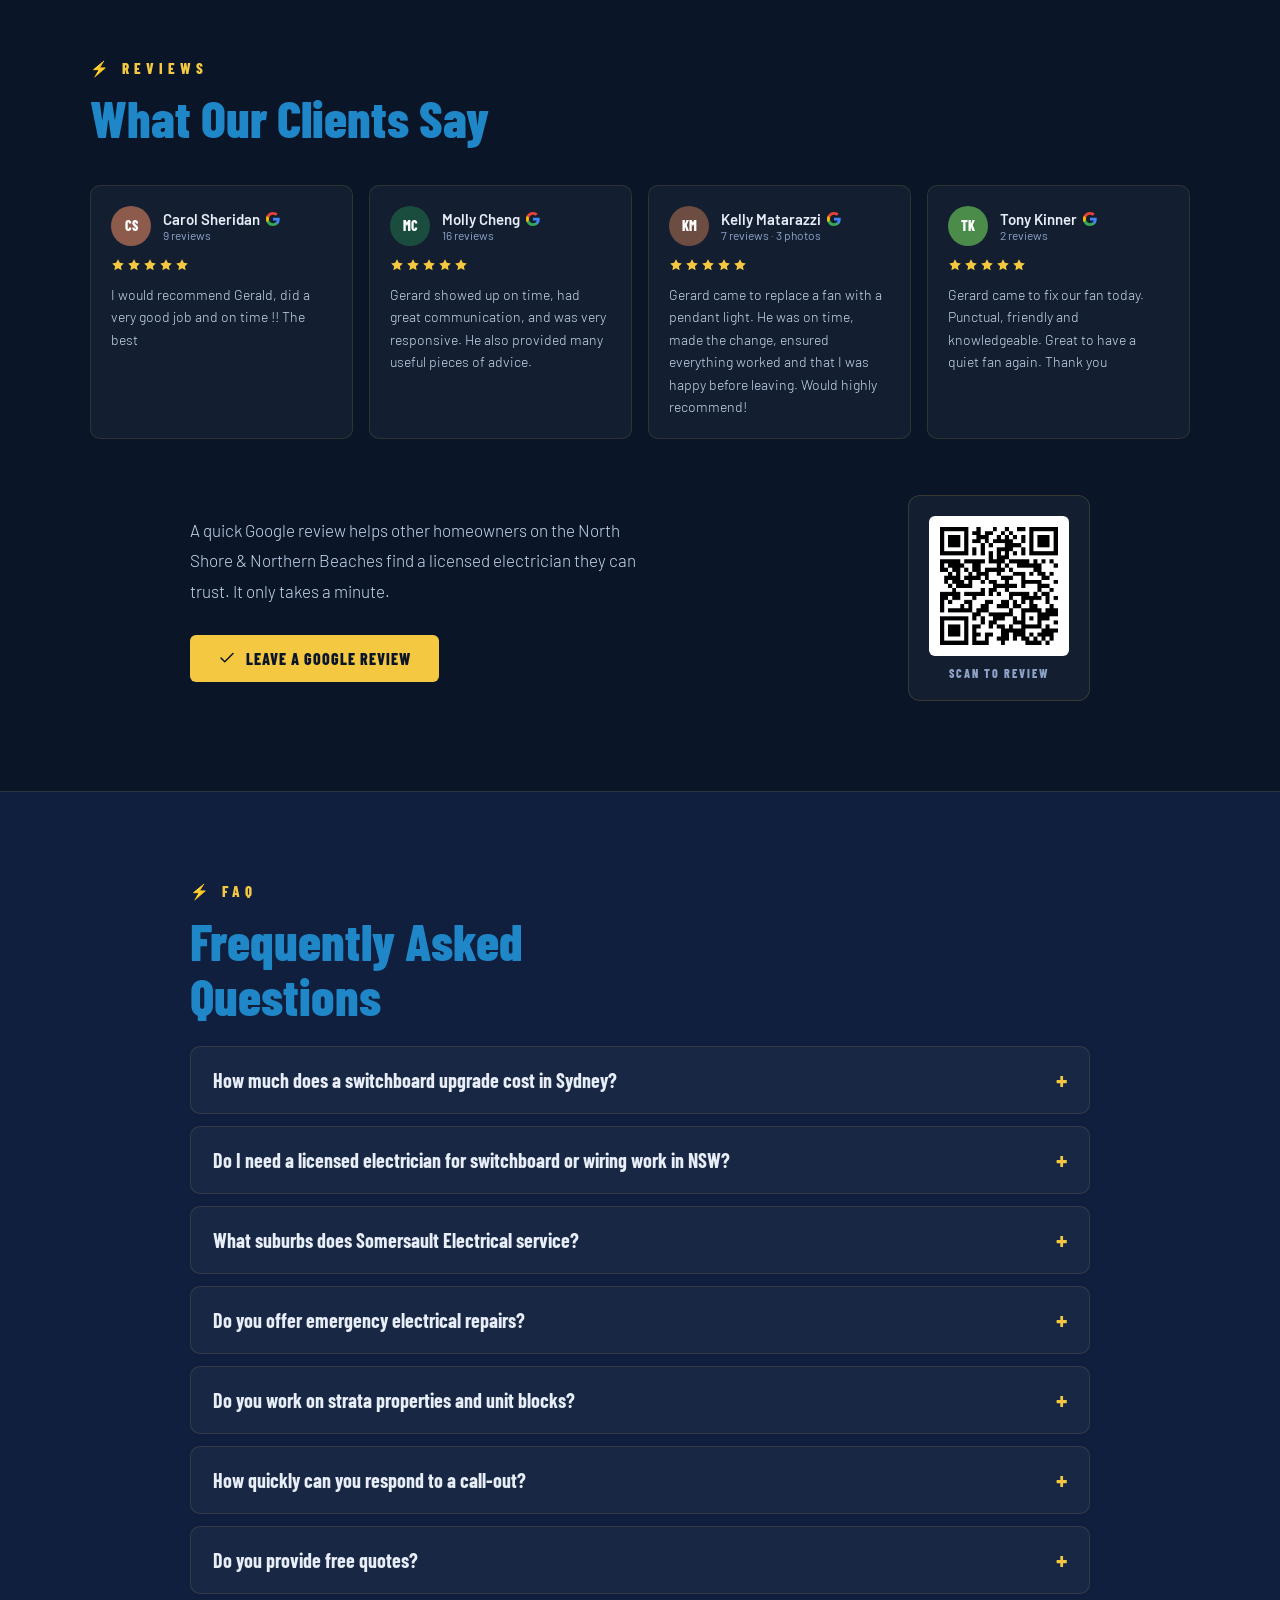
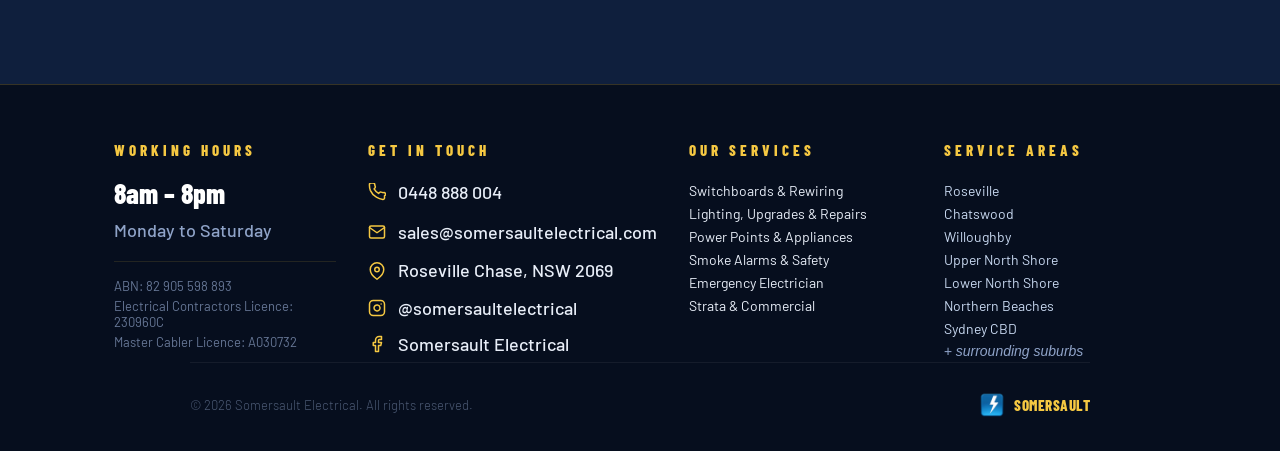
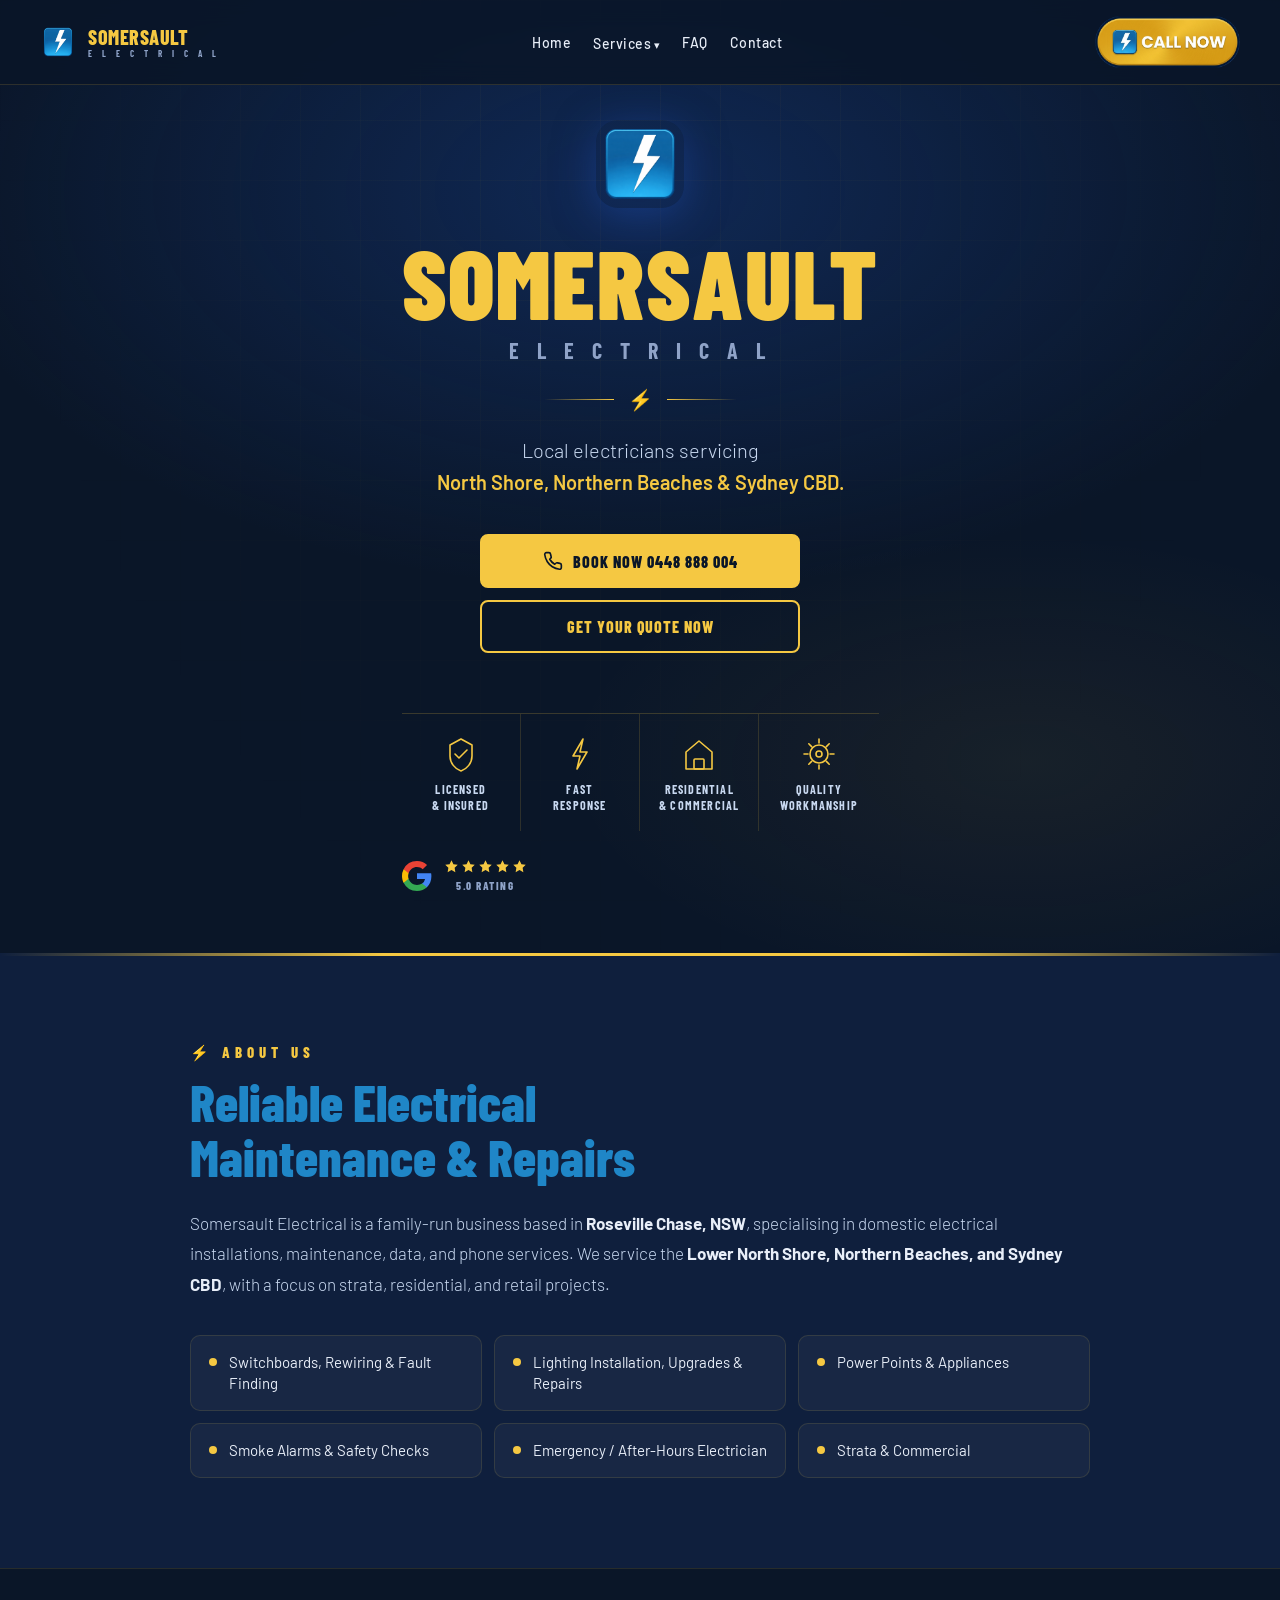
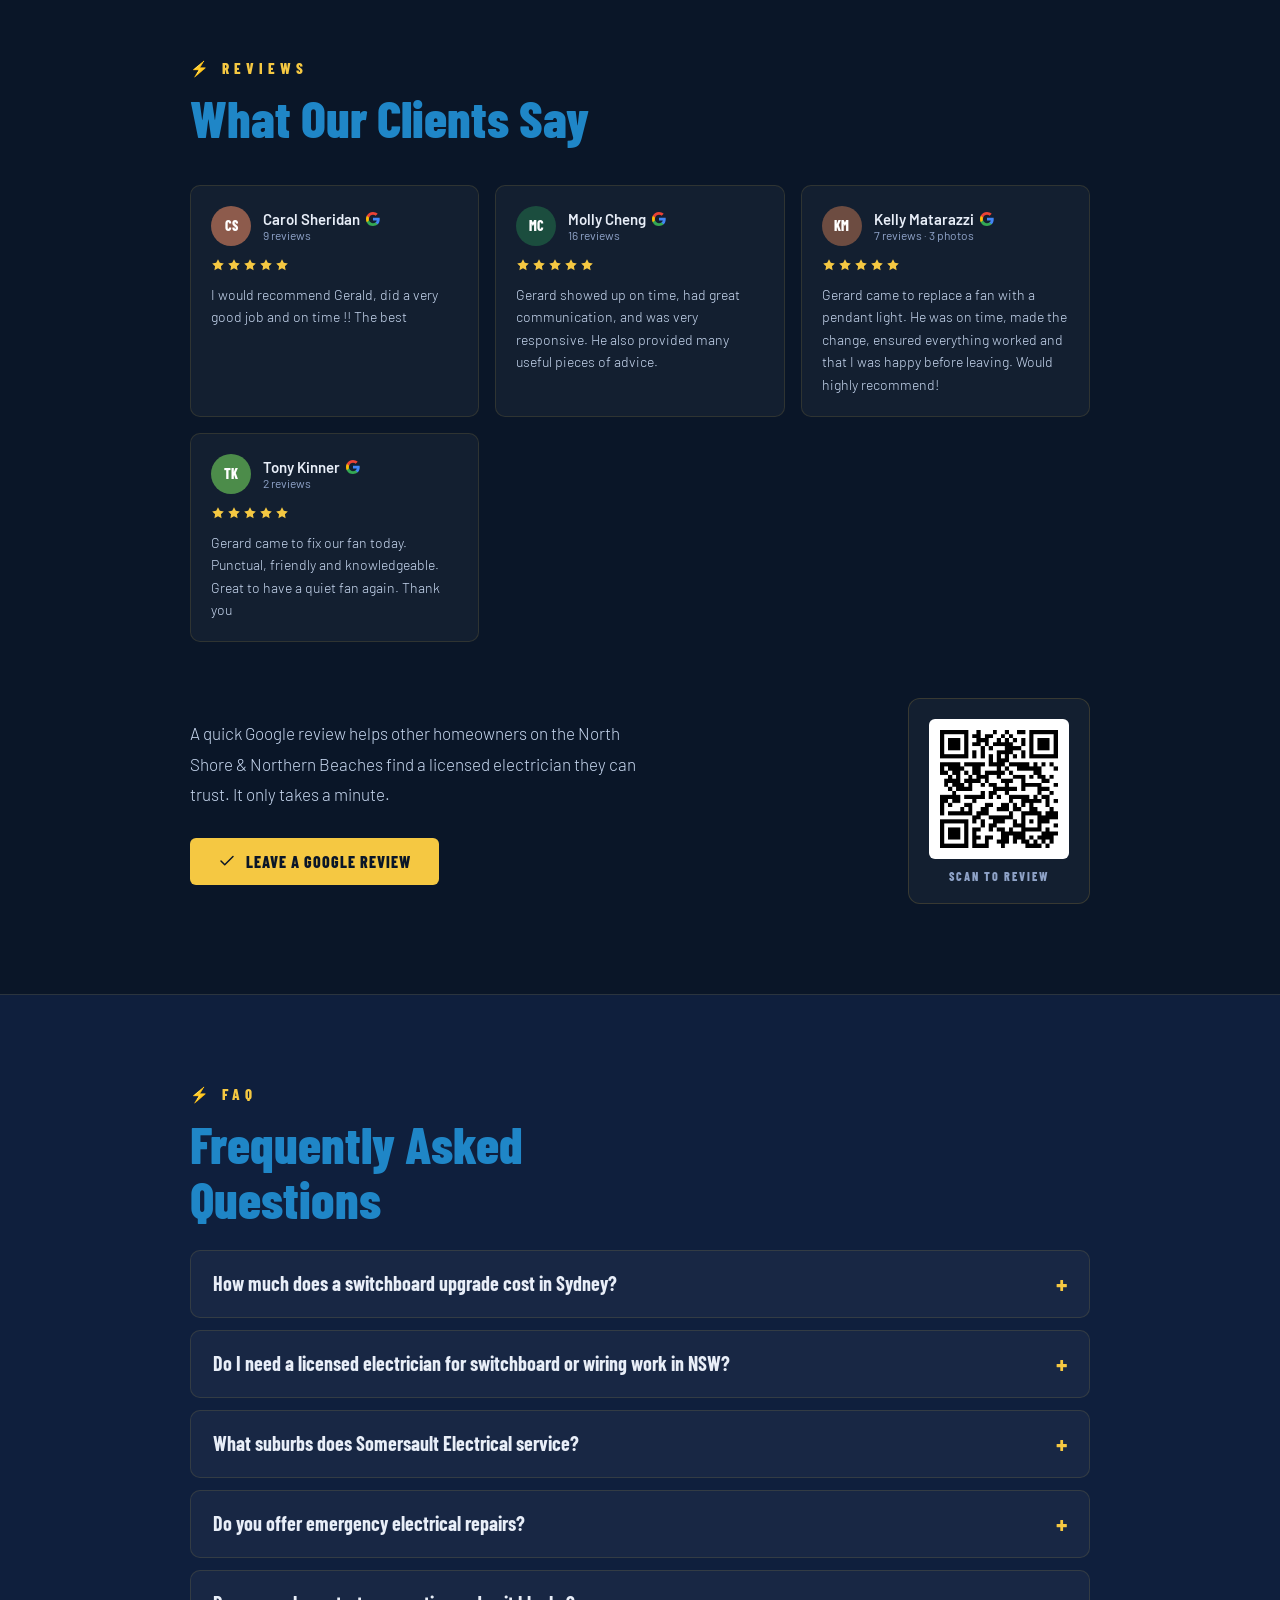
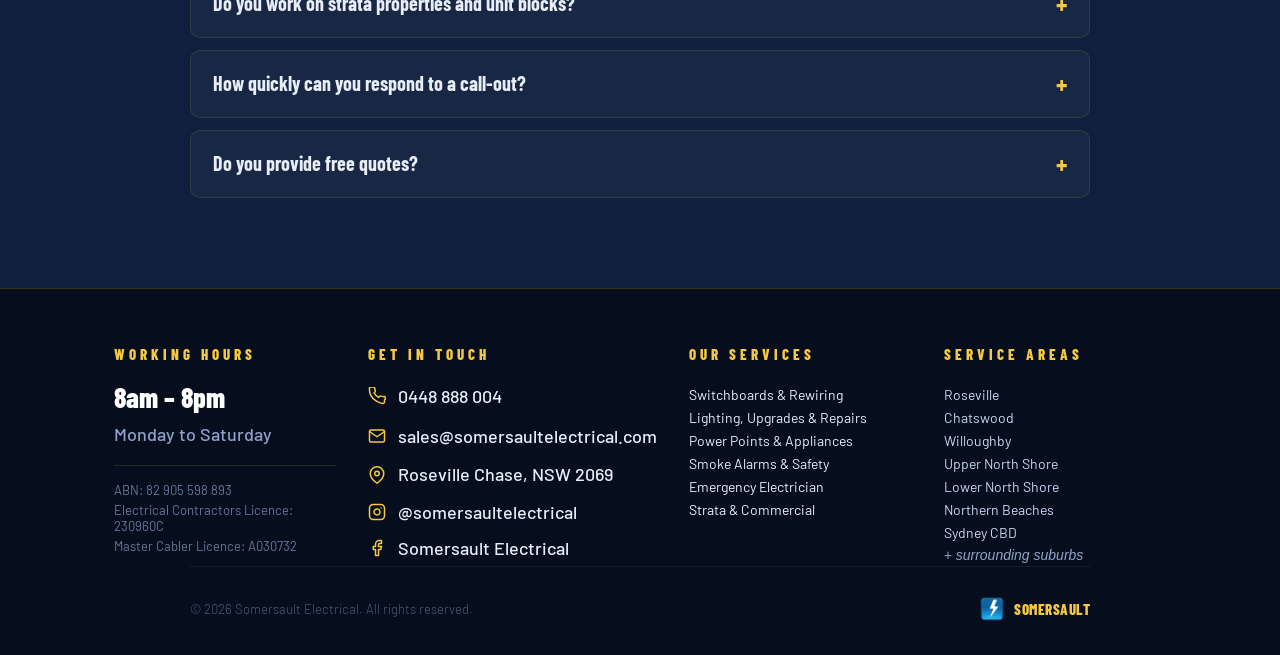
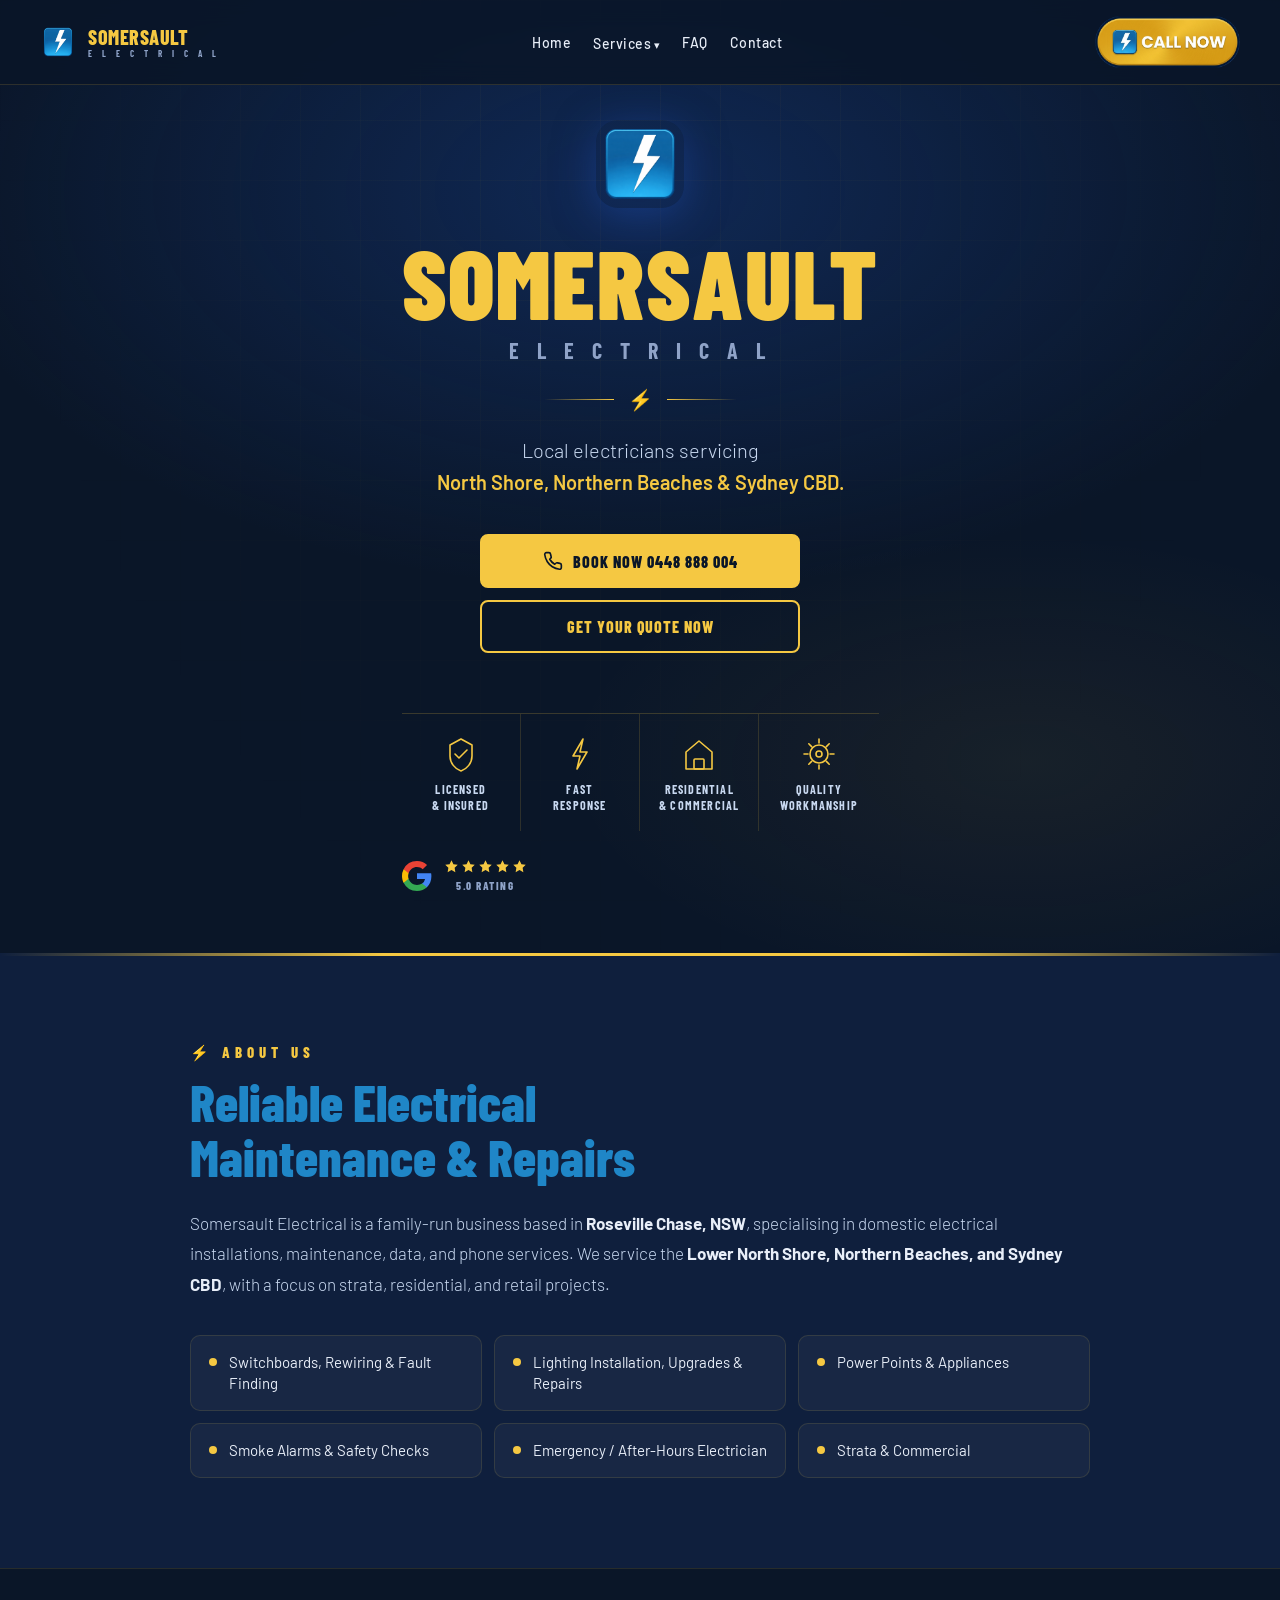
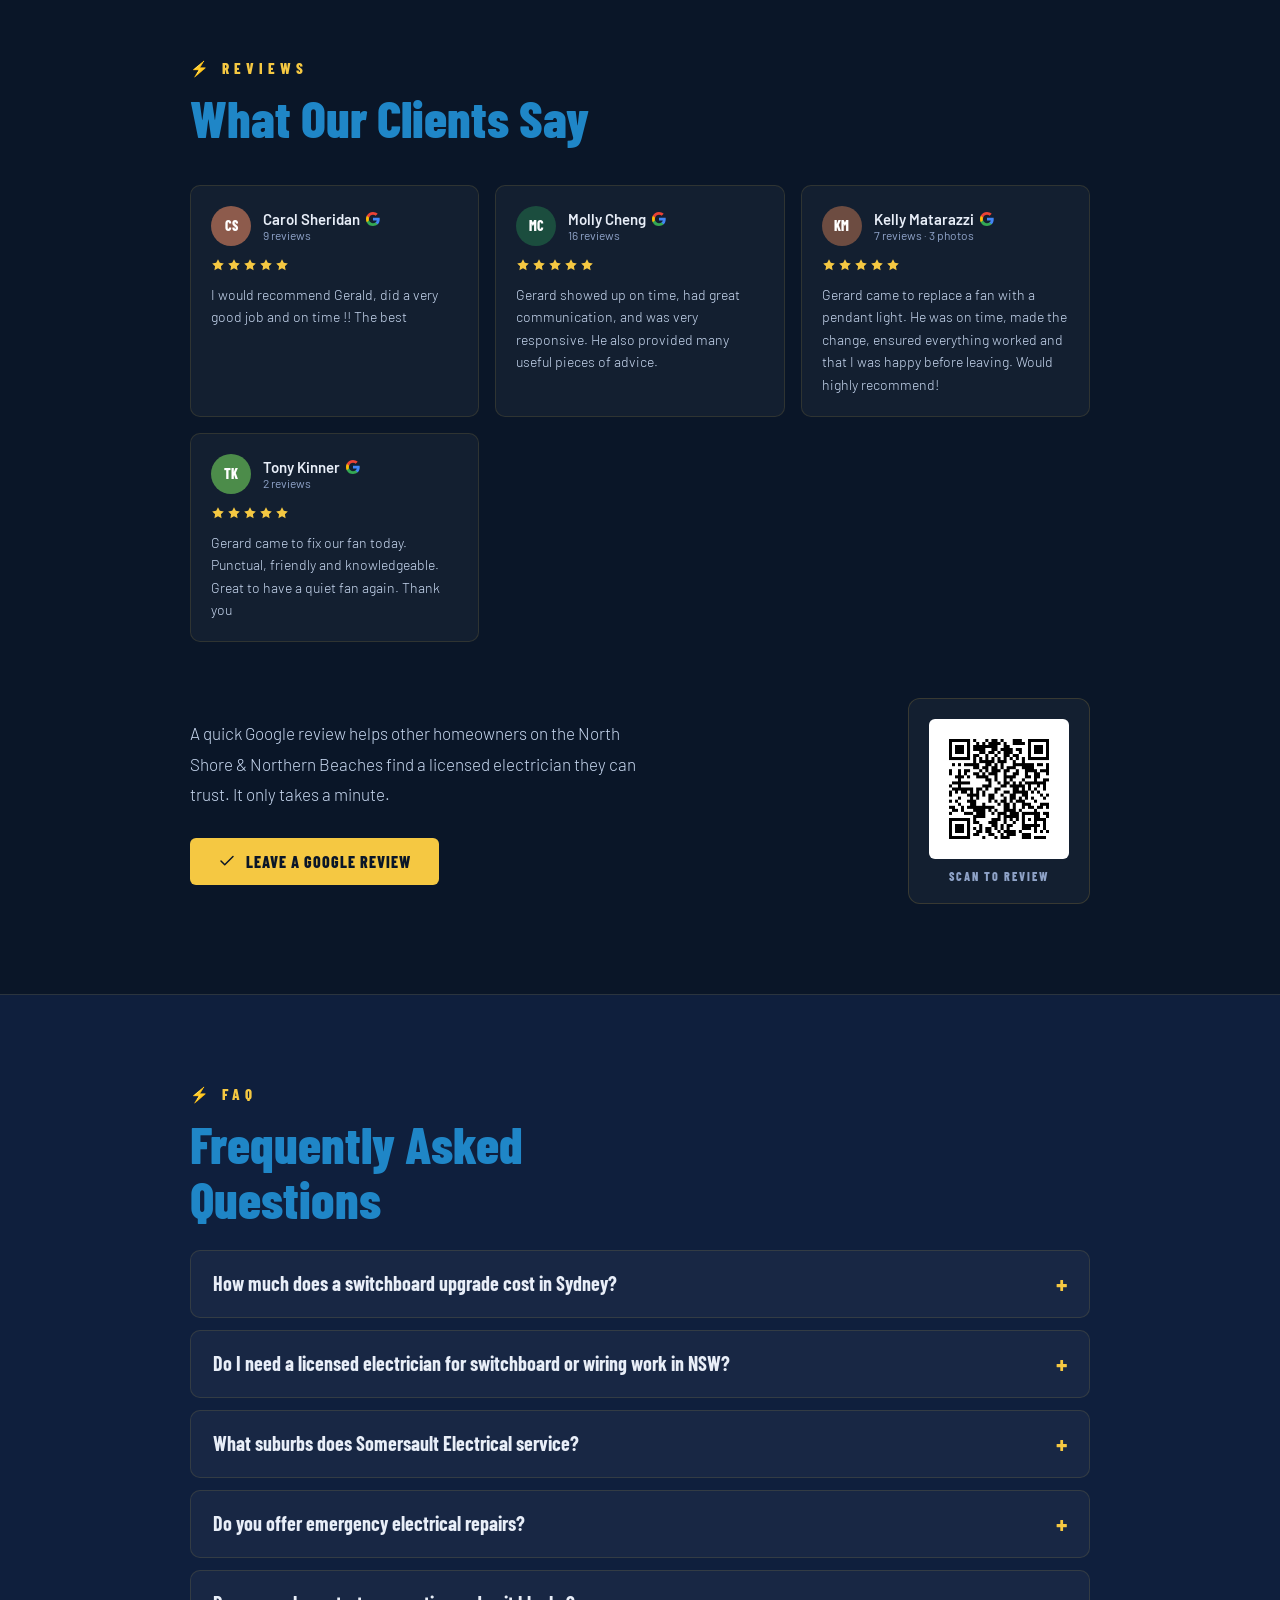
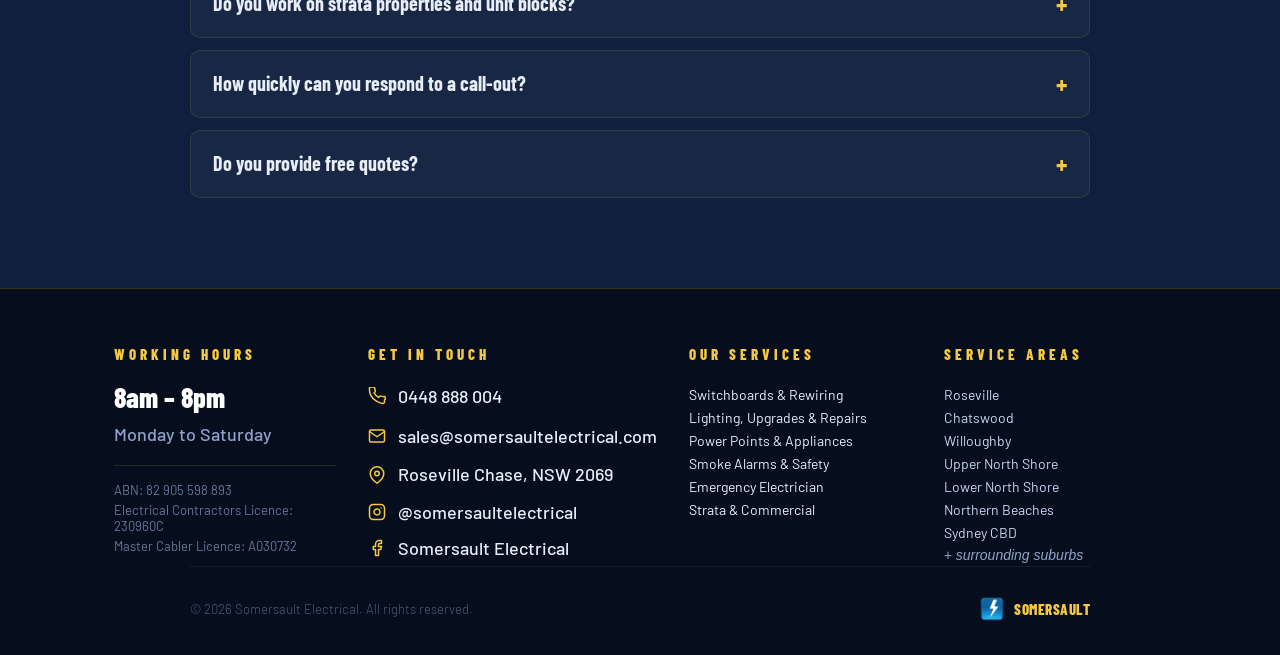
